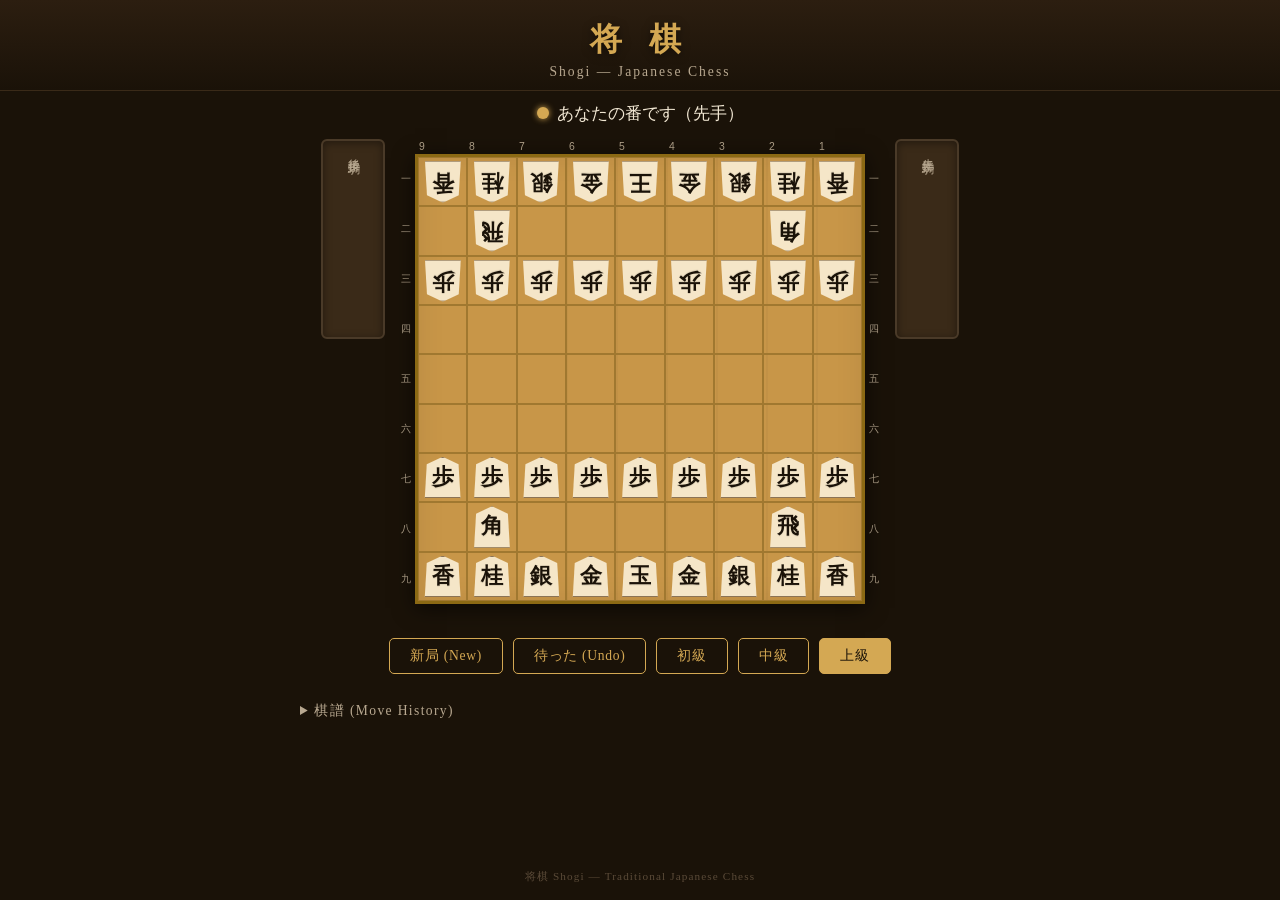
==== shogi/index.html @ 0b66d733 "feat: add Shogi (Japanese Chess) web application - Complete 9x9 board with traditional Japanese styl" ====
<!DOCTYPE html>
<html lang="ja">
<head>
<meta charset="UTF-8">
<meta name="viewport" content="width=device-width, initial-scale=1.0">
<title>将棋 - Japanese Chess (Shogi)</title>
<style>
/* ============ ROOT & RESET ============ */
*, *::before, *::after { box-sizing: border-box; margin: 0; padding: 0; }

:root {
  --board-bg: #c89648;
  --board-border: #8B6914;
  --cell-border: #a07830;
  --piece-bg: #f5e6c8;
  --piece-border: #8B7355;
  --selected: rgba(255, 220, 50, 0.55);
  --valid-move: rgba(80, 180, 80, 0.45);
  --last-move: rgba(100, 160, 255, 0.3);
  --check: rgba(255, 60, 60, 0.4);
  --bg-dark: #1a1208;
  --bg-panel: #2c1e10;
  --text-light: #f0e6d2;
  --text-muted: #b8a890;
  --accent: #d4a853;
  --hand-bg: #3a2a18;
}

body {
  font-family: 'Hiragino Mincho ProN', 'Yu Mincho', 'MS Mincho', 'Noto Serif JP', serif;
  background: var(--bg-dark);
  color: var(--text-light);
  min-height: 100vh;
  display: flex;
  flex-direction: column;
  align-items: center;
  overflow-x: hidden;
}

/* ============ HEADER ============ */
.header {
  text-align: center;
  padding: 18px 20px 10px;
  width: 100%;
  background: linear-gradient(180deg, #2c1e10 0%, var(--bg-dark) 100%);
  border-bottom: 1px solid #3a2a18;
}
.header h1 {
  font-size: 2rem;
  letter-spacing: 0.3em;
  color: var(--accent);
  text-shadow: 0 2px 8px rgba(0,0,0,0.5);
}
.header .subtitle {
  font-size: 0.85rem;
  color: var(--text-muted);
  margin-top: 2px;
  letter-spacing: 0.15em;
}

/* ============ STATUS BAR ============ */
.status-bar {
  text-align: center;
  padding: 10px 16px;
  font-size: 1.05rem;
  color: var(--text-light);
  min-height: 44px;
  display: flex;
  align-items: center;
  justify-content: center;
  gap: 8px;
}
.status-bar .turn-indicator {
  display: inline-block;
  width: 12px; height: 12px;
  border-radius: 50%;
  background: var(--accent);
  box-shadow: 0 0 6px var(--accent);
}
.status-bar.thinking .turn-indicator {
  animation: pulse 0.8s ease-in-out infinite;
}
@keyframes pulse {
  0%, 100% { opacity: 1; transform: scale(1); }
  50% { opacity: 0.4; transform: scale(0.8); }
}

/* ============ GAME CONTAINER ============ */
.game-container {
  display: flex;
  align-items: flex-start;
  justify-content: center;
  gap: 12px;
  padding: 4px 10px 20px;
  max-width: 720px;
  width: 100%;
}

/* ============ HAND (KOMADAI) ============ */
.hand {
  background: var(--hand-bg);
  border: 2px solid #4a3a28;
  border-radius: 6px;
  padding: 8px 6px;
  min-width: 64px;
  min-height: 200px;
  display: flex;
  flex-direction: column;
  align-items: center;
  gap: 4px;
  box-shadow: inset 0 2px 8px rgba(0,0,0,0.4);
}
.hand-label {
  font-size: 0.75rem;
  color: var(--text-muted);
  margin-bottom: 4px;
  letter-spacing: 0.1em;
  writing-mode: vertical-rl;
  text-orientation: upright;
}
.hand-piece {
  width: 44px;
  height: 48px;
  display: flex;
  align-items: center;
  justify-content: center;
  font-size: 1.1rem;
  cursor: pointer;
  position: relative;
  background: var(--piece-bg);
  border: 1px solid var(--piece-border);
  border-radius: 2px;
  clip-path: polygon(10% 18%, 50% 0%, 90% 18%, 95% 100%, 5% 100%);
  color: #1a1208;
  font-weight: bold;
  transition: transform 0.1s, box-shadow 0.1s;
  user-select: none;
}
.hand-piece:hover { transform: scale(1.08); }
.hand-piece.selected {
  outline: 3px solid #ffcc00;
  outline-offset: 1px;
  transform: scale(1.1);
}
.hand-piece .count {
  position: absolute;
  bottom: 2px;
  right: 4px;
  font-size: 0.6rem;
  background: #c0392b;
  color: white;
  border-radius: 50%;
  width: 15px;
  height: 15px;
  display: flex;
  align-items: center;
  justify-content: center;
  font-family: sans-serif;
  font-weight: bold;
}
.hand-piece.gote-piece {
  transform: rotate(180deg);
}
.hand-piece.gote-piece:hover {
  transform: rotate(180deg) scale(1.08);
}

/* ============ BOARD ============ */
.board-wrapper {
  position: relative;
  flex-shrink: 0;
}
.board {
  display: grid;
  grid-template-columns: repeat(9, 1fr);
  grid-template-rows: repeat(9, 1fr);
  width: min(65vw, 450px);
  height: min(65vw, 450px);
  background: var(--board-bg);
  border: 3px solid var(--board-border);
  box-shadow: 0 4px 20px rgba(0,0,0,0.6), inset 0 0 30px rgba(0,0,0,0.08);
  position: relative;
}
.board::before {
  content: '';
  position: absolute;
  inset: 0;
  background: repeating-linear-gradient(
    90deg,
    transparent 0px,
    transparent 48px,
    rgba(0,0,0,0.03) 48px,
    rgba(0,0,0,0.03) 50px
  );
  pointer-events: none;
}

/* Star points */
.board-wrapper .star-points {
  position: absolute;
  top: 3px; left: 3px;
  width: calc(100% - 6px);
  height: calc(100% - 6px);
  pointer-events: none;
  z-index: 1;
}

.cell {
  border: 1px solid var(--cell-border);
  display: flex;
  align-items: center;
  justify-content: center;
  position: relative;
  cursor: pointer;
  transition: background 0.15s;
  z-index: 2;
}
.cell:hover { background: rgba(255,255,255,0.08); }
.cell.selected { background: var(--selected); }
.cell.valid-move { background: var(--valid-move); }
.cell.valid-move::after {
  content: '';
  width: 30%;
  height: 30%;
  background: rgba(0,100,0,0.5);
  border-radius: 50%;
  position: absolute;
}
.cell.valid-capture { background: var(--valid-move); }
.cell.valid-capture::after {
  content: '';
  width: 80%;
  height: 80%;
  border: 3px solid rgba(0,100,0,0.6);
  border-radius: 50%;
  position: absolute;
  box-sizing: border-box;
}
.cell.last-move { background: var(--last-move); }
.cell.in-check { background: var(--check); }

/* ============ PIECE ON BOARD ============ */
.piece {
  width: 84%;
  height: 88%;
  display: flex;
  align-items: center;
  justify-content: center;
  font-size: clamp(0.9rem, 3vw, 1.35rem);
  font-weight: bold;
  background: var(--piece-bg);
  border: 1px solid var(--piece-border);
  clip-path: polygon(10% 18%, 50% 0%, 90% 18%, 95% 100%, 5% 100%);
  color: #1a1208;
  user-select: none;
  position: relative;
  text-shadow: 0 1px 1px rgba(0,0,0,0.1);
  z-index: 3;
  line-height: 1;
}
.piece.promoted {
  color: #b91c1c;
}
.piece.gote {
  transform: rotate(180deg);
}

/* ============ COORDINATES ============ */
.coords-top, .coords-bottom {
  display: grid;
  grid-template-columns: repeat(9, 1fr);
  width: min(65vw, 450px);
  text-align: center;
  font-size: 0.65rem;
  color: var(--text-muted);
  padding: 2px 0;
  font-family: sans-serif;
}
.coords-left, .coords-right {
  display: flex;
  flex-direction: column;
  justify-content: space-around;
  height: min(65vw, 450px);
  text-align: center;
  font-size: 0.65rem;
  color: var(--text-muted);
  padding: 0 4px;
}

/* ============ PROMOTION DIALOG ============ */
.overlay {
  display: none;
  position: fixed;
  inset: 0;
  background: rgba(0,0,0,0.6);
  z-index: 100;
  align-items: center;
  justify-content: center;
  backdrop-filter: blur(3px);
}
.overlay.active { display: flex; }
.promo-dialog {
  background: var(--bg-panel);
  border: 2px solid var(--accent);
  border-radius: 10px;
  padding: 28px 36px;
  text-align: center;
  box-shadow: 0 10px 40px rgba(0,0,0,0.7);
}
.promo-dialog h3 {
  margin-bottom: 18px;
  font-size: 1.15rem;
  color: var(--accent);
  letter-spacing: 0.15em;
}
.promo-buttons {
  display: flex;
  gap: 16px;
  justify-content: center;
}
.promo-btn {
  padding: 12px 28px;
  font-size: 1.1rem;
  border: 2px solid var(--accent);
  background: var(--bg-dark);
  color: var(--text-light);
  border-radius: 6px;
  cursor: pointer;
  font-family: inherit;
  transition: background 0.2s, transform 0.1s;
}
.promo-btn:hover {
  background: var(--accent);
  color: var(--bg-dark);
  transform: translateY(-2px);
}

/* ============ CONTROLS ============ */
.controls {
  display: flex;
  gap: 10px;
  padding: 10px 20px;
  flex-wrap: wrap;
  justify-content: center;
}
.btn {
  padding: 8px 20px;
  font-size: 0.85rem;
  border: 1px solid var(--accent);
  background: transparent;
  color: var(--accent);
  border-radius: 5px;
  cursor: pointer;
  font-family: inherit;
  letter-spacing: 0.05em;
  transition: background 0.2s, color 0.2s;
}
.btn:hover {
  background: var(--accent);
  color: var(--bg-dark);
}
.btn.active {
  background: var(--accent);
  color: var(--bg-dark);
}

/* ============ MOVE HISTORY ============ */
.history-panel {
  margin-top: 8px;
  padding: 10px 20px;
  max-width: 720px;
  width: 100%;
}
.history-panel summary {
  cursor: pointer;
  color: var(--text-muted);
  font-size: 0.85rem;
  letter-spacing: 0.1em;
}
.history-list {
  display: flex;
  flex-wrap: wrap;
  gap: 4px 10px;
  margin-top: 8px;
  font-size: 0.8rem;
  color: var(--text-muted);
  max-height: 120px;
  overflow-y: auto;
  font-family: monospace;
}
.history-item { white-space: nowrap; }
.history-item.sente { color: #e0c080; }
.history-item.gote { color: #80b0e0; }

/* ============ FOOTER ============ */
.footer {
  margin-top: auto;
  padding: 16px;
  text-align: center;
  font-size: 0.7rem;
  color: #5a4a38;
  letter-spacing: 0.1em;
}

/* ============ RESPONSIVE ============ */
@media (max-width: 540px) {
  .game-container { gap: 4px; padding: 4px; }
  .hand { min-width: 42px; padding: 4px; }
  .hand-piece { width: 34px; height: 38px; font-size: 0.85rem; }
  .header h1 { font-size: 1.4rem; }
  .hand-label { font-size: 0.65rem; }
}

/* ============ GAME OVER OVERLAY ============ */
.game-over-overlay {
  display: none;
  position: fixed;
  inset: 0;
  background: rgba(0,0,0,0.7);
  z-index: 200;
  align-items: center;
  justify-content: center;
  backdrop-filter: blur(4px);
}
.game-over-overlay.active { display: flex; }
.game-over-box {
  background: var(--bg-panel);
  border: 2px solid var(--accent);
  border-radius: 12px;
  padding: 36px 48px;
  text-align: center;
  box-shadow: 0 10px 40px rgba(0,0,0,0.7);
}
.game-over-box h2 {
  font-size: 1.8rem;
  color: var(--accent);
  margin-bottom: 8px;
  letter-spacing: 0.2em;
}
.game-over-box p {
  font-size: 1rem;
  color: var(--text-muted);
  margin-bottom: 20px;
}
</style>
</head>
<body>

<div class="header">
  <h1>将 棋</h1>
  <div class="subtitle">Shogi — Japanese Chess</div>
</div>

<div class="status-bar" id="statusBar">
  <span class="turn-indicator"></span>
  <span id="statusText">あなたの番です（先手）</span>
</div>

<div class="game-container">
  <!-- Gote Hand (AI / opponent) -->
  <div class="hand" id="goteHand">
    <span class="hand-label">後手持駒</span>
  </div>

  <!-- Board -->
  <div class="board-wrapper">
    <div class="coords-top" id="coordsTop"></div>
    <div style="display:flex;">
      <div class="coords-left" id="coordsLeft"></div>
      <div class="board" id="board"></div>
      <div class="coords-right" id="coordsRight"></div>
    </div>
    <div class="coords-bottom" id="coordsBottom"></div>
  </div>

  <!-- Sente Hand (Player) -->
  <div class="hand" id="senteHand">
    <span class="hand-label">先手持駒</span>
  </div>
</div>

<div class="controls">
  <button class="btn" onclick="newGame()">新局 (New)</button>
  <button class="btn" onclick="undoPlayerMove()">待った (Undo)</button>
  <button class="btn" id="diffBtn1" onclick="setDifficulty(1)">初級</button>
  <button class="btn" id="diffBtn2" onclick="setDifficulty(2)">中級</button>
  <button class="btn active" id="diffBtn3" onclick="setDifficulty(3)">上級</button>
</div>

<details class="history-panel">
  <summary>棋譜 (Move History)</summary>
  <div class="history-list" id="historyList"></div>
</details>

<div class="footer">
  将棋 Shogi &mdash; Traditional Japanese Chess
</div>

<!-- Promotion Dialog -->
<div class="overlay" id="promoOverlay">
  <div class="promo-dialog">
    <h3>成りますか？</h3>
    <div class="promo-buttons">
      <button class="promo-btn" onclick="resolvePromotion(true)">成る</button>
      <button class="promo-btn" onclick="resolvePromotion(false)">不成</button>
    </div>
  </div>
</div>

<!-- Game Over Overlay -->
<div class="game-over-overlay" id="gameOverOverlay">
  <div class="game-over-box">
    <h2 id="gameOverTitle"></h2>
    <p id="gameOverMsg"></p>
    <button class="btn" onclick="newGame()" style="font-size:1rem; padding: 10px 30px;">もう一局</button>
  </div>
</div>

<script>
// ================================================================
//  SHOGI - Complete Implementation
// ================================================================

// ============ CONSTANTS ============
const KING   = 'K';
const ROOK   = 'R';
const BISHOP = 'B';
const GOLD   = 'G';
const SILVER = 'S';
const KNIGHT = 'N';
const LANCE  = 'L';
const PAWN   = 'P';

const SENTE = 'sente'; // Player (bottom, moves up)
const GOTE  = 'gote';  // AI (top, moves down)

const PIECE_KANJI = {
  K: { sente: '玉', gote: '王' },
  R: { normal: '飛', promoted: '龍' },
  B: { normal: '角', promoted: '馬' },
  G: { normal: '金' },
  S: { normal: '銀', promoted: '全' },
  N: { normal: '桂', promoted: '圭' },
  L: { normal: '香', promoted: '杏' },
  P: { normal: '歩', promoted: 'と' },
};

function getKanji(type, owner, promoted) {
  if (type === KING) return PIECE_KANJI.K[owner];
  const info = PIECE_KANJI[type];
  if (promoted && info.promoted) return info.promoted;
  return info.normal;
}

// Piece values for AI evaluation
const PIECE_VALUES = {
  K: 10000, R: 10, B: 9, G: 6, S: 5, N: 4, L: 3, P: 1
};
const PROMOTED_BONUS = { R: 3, B: 3, S: 1, N: 2, L: 2, P: 4 };
const HAND_BONUS = { R: 1.2, B: 1.1, G: 0.8, S: 0.6, N: 0.3, L: 0.2, P: 0.1 };

// Movement definitions
// Step moves: [dr, dc] relative to SENTE (forward = -1 row)
// For GOTE, dr is negated
const STEP_MOVES = {
  K: [[-1,-1],[-1,0],[-1,1],[0,-1],[0,1],[1,-1],[1,0],[1,1]],
  G: [[-1,-1],[-1,0],[-1,1],[0,-1],[0,1],[1,0]],
  S: [[-1,-1],[-1,0],[-1,1],[1,-1],[1,1]],
  N: [[-2,-1],[-2,1]], // Knight jumps
  P: [[-1,0]],
};

// Slide directions for sliding pieces
const SLIDE_DIRS = {
  R: [[-1,0],[1,0],[0,-1],[0,1]],
  B: [[-1,-1],[-1,1],[1,-1],[1,1]],
  L: [[-1,0]], // Lance only slides forward
};

// Promoted pieces movement
// +R (Dragon): Rook slides + King step diagonals
// +B (Horse): Bishop slides + King step orthogonals
// +S, +N, +L, +P: All move like Gold

function canPromote(type) {
  return type !== KING && type !== GOLD;
}

function mustPromote(type, owner, toRow) {
  if (type === PAWN || type === LANCE) {
    return (owner === SENTE && toRow === 0) || (owner === GOTE && toRow === 8);
  }
  if (type === KNIGHT) {
    return (owner === SENTE && toRow <= 1) || (owner === GOTE && toRow >= 7);
  }
  return false;
}

function inPromotionZone(owner, row) {
  return (owner === SENTE && row <= 2) || (owner === GOTE && row >= 6);
}

// ============ GAME STATE ============
let board = [];        // 9x9 array, each cell: null or {type, owner, promoted}
let hands = { sente: [], gote: [] };
let currentPlayer = SENTE;
let moveHistory = [];
let moveNotations = [];
let selectedCell = null;    // {row, col} or null
let selectedHand = null;    // {type, owner} or null
let validMoves = [];        // [{row, col, promote?}]
let lastMove = null;        // {fromR, fromC, toR, toC}
let gameOver = false;
let aiDifficulty = 3;       // 1=easy, 2=medium, 3=hard
let promotionResolve = null;

// ============ INITIALIZATION ============
function initBoard() {
  board = Array.from({length: 9}, () => Array(9).fill(null));
  hands = { sente: [], gote: [] };
  currentPlayer = SENTE;
  moveHistory = [];
  moveNotations = [];
  selectedCell = null;
  selectedHand = null;
  validMoves = [];
  lastMove = null;
  gameOver = false;

  // Gote back row (row 0)
  const backRow = [LANCE, KNIGHT, SILVER, GOLD, KING, GOLD, SILVER, KNIGHT, LANCE];
  for (let c = 0; c < 9; c++) {
    board[0][c] = { type: backRow[c], owner: GOTE, promoted: false };
    board[8][c] = { type: backRow[c], owner: SENTE, promoted: false };
  }
  // Gote rook & bishop (row 1)
  board[1][1] = { type: ROOK, owner: GOTE, promoted: false };
  board[1][7] = { type: BISHOP, owner: GOTE, promoted: false };
  // Gote pawns (row 2)
  for (let c = 0; c < 9; c++) {
    board[2][c] = { type: PAWN, owner: GOTE, promoted: false };
  }
  // Sente pawns (row 6)
  for (let c = 0; c < 9; c++) {
    board[6][c] = { type: PAWN, owner: SENTE, promoted: false };
  }
  // Sente rook & bishop (row 7)
  board[7][7] = { type: ROOK, owner: SENTE, promoted: false };
  board[7][1] = { type: BISHOP, owner: SENTE, promoted: false };
}

// ============ MOVE GENERATION ============
function getMoves(row, col, forCheck) {
  const piece = board[row][col];
  if (!piece) return [];
  const { type, owner, promoted } = piece;
  const fwd = owner === SENTE ? -1 : 1;
  const moves = [];

  function addIfValid(r, c) {
    if (r < 0 || r > 8 || c < 0 || c > 8) return false;
    const target = board[r][c];
    if (target && target.owner === owner) return false;
    moves.push({ row: r, col: c });
    return !target; // can continue sliding if empty
  }

  function addSteps(stepList) {
    for (const [dr, dc] of stepList) {
      const r = row + dr * fwd * (dr < 0 ? -1 : 1 ) ;
      const c = col + dc;
      // We need correct direction handling
    }
  }

  // Get movement pattern based on piece type and promotion
  if (promoted && type !== KING && type !== GOLD) {
    if (type === ROOK) {
      // Dragon: Rook slides + diagonal steps
      for (const [dr, dc] of SLIDE_DIRS.R) {
        for (let i = 1; i <= 8; i++) {
          if (!addIfValid(row + dr * i, col + dc * i)) break;
        }
      }
      // Diagonal steps
      for (const [dr, dc] of [[-1,-1],[-1,1],[1,-1],[1,1]]) {
        addIfValid(row + dr, col + dc);
      }
    } else if (type === BISHOP) {
      // Horse: Bishop slides + orthogonal steps
      for (const [dr, dc] of SLIDE_DIRS.B) {
        for (let i = 1; i <= 8; i++) {
          if (!addIfValid(row + dr * i, col + dc * i)) break;
        }
      }
      for (const [dr, dc] of [[-1,0],[1,0],[0,-1],[0,1]]) {
        addIfValid(row + dr, col + dc);
      }
    } else {
      // Promoted S, N, L, P -> move like Gold
      const goldMoves = [[-1,-1],[-1,0],[-1,1],[0,-1],[0,1],[1,0]];
      for (const [dr, dc] of goldMoves) {
        addIfValid(row + dr * fwd, col + dc);
      }
      // Fix: Gold forward/backward logic
      // Gold: forward-left, forward, forward-right, left, right, backward
      // In terms of fwd: [fwd, -1], [fwd, 0], [fwd, 1], [0, -1], [0, 1], [-fwd, 0]
    }
  } else {
    // Non-promoted (or King/Gold)
    switch (type) {
      case KING:
        for (const [dr, dc] of STEP_MOVES.K) {
          addIfValid(row + dr, col + dc);
        }
        break;
      case GOLD:
        for (const [dr, dc] of STEP_MOVES.G) {
          addIfValid(row + dr * fwd, col + dc);
        }
        break;
      case SILVER:
        for (const [dr, dc] of STEP_MOVES.S) {
          addIfValid(row + dr * fwd, col + dc);
        }
        break;
      case KNIGHT:
        for (const [dr, dc] of STEP_MOVES.N) {
          const r = row + dr * fwd;
          const c = col + dc;
          addIfValid(r, c);
        }
        break;
      case PAWN:
        addIfValid(row + fwd, col);
        break;
      case LANCE:
        for (let i = 1; i <= 8; i++) {
          if (!addIfValid(row + fwd * i, col)) break;
        }
        break;
      case ROOK:
        for (const [dr, dc] of SLIDE_DIRS.R) {
          for (let i = 1; i <= 8; i++) {
            if (!addIfValid(row + dr * i, col + dc * i)) break;
          }
        }
        break;
      case BISHOP:
        for (const [dr, dc] of SLIDE_DIRS.B) {
          for (let i = 1; i <= 8; i++) {
            if (!addIfValid(row + dr * i, col + dc * i)) break;
          }
        }
        break;
    }
  }

  // Filter out moves that leave own king in check (unless we're checking for check)
  if (!forCheck) {
    return moves.filter(m => {
      return !wouldLeaveInCheck(owner, row, col, m.row, m.col);
    });
  }
  return moves;
}

// Fix promoted Gold-like moves properly
function getMovesFixed(row, col, forCheck) {
  const piece = board[row][col];
  if (!piece) return [];
  const { type, owner, promoted } = piece;
  const fwd = owner === SENTE ? -1 : 1;
  const moves = [];

  function tryAdd(r, c) {
    if (r < 0 || r > 8 || c < 0 || c > 8) return false;
    const target = board[r][c];
    if (target && target.owner === owner) return false;
    moves.push({ row: r, col: c });
    return !target;
  }

  function addGoldMoves() {
    // Forward-left, Forward, Forward-right, Left, Right, Backward
    tryAdd(row + fwd, col - 1);
    tryAdd(row + fwd, col);
    tryAdd(row + fwd, col + 1);
    tryAdd(row, col - 1);
    tryAdd(row, col + 1);
    tryAdd(row - fwd, col);
  }

  if (promoted && type !== KING && type !== GOLD) {
    if (type === ROOK) {
      for (const [dr, dc] of [[0,1],[0,-1],[1,0],[-1,0]]) {
        for (let i = 1; i <= 8; i++) { if (!tryAdd(row+dr*i, col+dc*i)) break; }
      }
      for (const [dr, dc] of [[-1,-1],[-1,1],[1,-1],[1,1]]) tryAdd(row+dr, col+dc);
    } else if (type === BISHOP) {
      for (const [dr, dc] of [[-1,-1],[-1,1],[1,-1],[1,1]]) {
        for (let i = 1; i <= 8; i++) { if (!tryAdd(row+dr*i, col+dc*i)) break; }
      }
      for (const [dr, dc] of [[0,1],[0,-1],[1,0],[-1,0]]) tryAdd(row+dr, col+dc);
    } else {
      addGoldMoves();
    }
  } else {
    switch (type) {
      case KING:
        for (const [dr, dc] of [[-1,-1],[-1,0],[-1,1],[0,-1],[0,1],[1,-1],[1,0],[1,1]]) {
          tryAdd(row+dr, col+dc);
        }
        break;
      case GOLD:
        addGoldMoves();
        break;
      case SILVER:
        tryAdd(row+fwd, col-1); tryAdd(row+fwd, col); tryAdd(row+fwd, col+1);
        tryAdd(row-fwd, col-1); tryAdd(row-fwd, col+1);
        break;
      case KNIGHT:
        tryAdd(row + 2*fwd, col-1); tryAdd(row + 2*fwd, col+1);
        break;
      case PAWN:
        tryAdd(row + fwd, col);
        break;
      case LANCE:
        for (let i = 1; i <= 8; i++) { if (!tryAdd(row + fwd*i, col)) break; }
        break;
      case ROOK:
        for (const [dr, dc] of [[0,1],[0,-1],[1,0],[-1,0]]) {
          for (let i = 1; i <= 8; i++) { if (!tryAdd(row+dr*i, col+dc*i)) break; }
        }
        break;
      case BISHOP:
        for (const [dr, dc] of [[-1,-1],[-1,1],[1,-1],[1,1]]) {
          for (let i = 1; i <= 8; i++) { if (!tryAdd(row+dr*i, col+dc*i)) break; }
        }
        break;
    }
  }

  if (!forCheck) {
    return moves.filter(m => !wouldLeaveInCheck(owner, row, col, m.row, m.col));
  }
  return moves;
}

// Overwrite getMoves with the fixed version
const getValidMoves = getMovesFixed;

function getDropMoves(pieceType, owner) {
  const drops = [];
  const fwd = owner === SENTE ? -1 : 1;

  for (let r = 0; r < 9; r++) {
    for (let c = 0; c < 9; c++) {
      if (board[r][c]) continue;

      // Cannot drop where piece has no legal moves
      if (pieceType === PAWN || pieceType === LANCE) {
        if ((owner === SENTE && r === 0) || (owner === GOTE && r === 8)) continue;
      }
      if (pieceType === KNIGHT) {
        if ((owner === SENTE && r <= 1) || (owner === GOTE && r >= 7)) continue;
      }

      // Nifu: no two unpromoted pawns in same column
      if (pieceType === PAWN) {
        let hasPawn = false;
        for (let rr = 0; rr < 9; rr++) {
          const p = board[rr][c];
          if (p && p.type === PAWN && p.owner === owner && !p.promoted) {
            hasPawn = true;
            break;
          }
        }
        if (hasPawn) continue;

        // Cannot drop pawn for immediate checkmate
        board[r][c] = { type: PAWN, owner, promoted: false };
        const opp = owner === SENTE ? GOTE : SENTE;
        const inCheck = isInCheck(opp);
        if (inCheck && isCheckmate(opp)) {
          board[r][c] = null;
          continue;
        }
        board[r][c] = null;
      }

      // Check that drop doesn't leave own king in check (shouldn't happen normally)
      drops.push({ row: r, col: c });
    }
  }
  return drops;
}

// ============ CHECK DETECTION ============
function findKing(player) {
  for (let r = 0; r < 9; r++) {
    for (let c = 0; c < 9; c++) {
      const p = board[r][c];
      if (p && p.type === KING && p.owner === player) return { row: r, col: c };
    }
  }
  return null;
}

function isInCheck(player) {
  const king = findKing(player);
  if (!king) return false;
  const opp = player === SENTE ? GOTE : SENTE;
  // Check if any opponent piece can reach the king
  for (let r = 0; r < 9; r++) {
    for (let c = 0; c < 9; c++) {
      const p = board[r][c];
      if (p && p.owner === opp) {
        const moves = getValidMoves(r, c, true);
        if (moves.some(m => m.row === king.row && m.col === king.col)) return true;
      }
    }
  }
  return false;
}

function wouldLeaveInCheck(player, fromR, fromC, toR, toC) {
  // Simulate move
  const captured = board[toR][toC];
  const piece = board[fromR][fromC];
  board[toR][toC] = piece;
  board[fromR][fromC] = null;
  const inCheck = isInCheck(player);
  board[fromR][fromC] = piece;
  board[toR][toC] = captured;
  return inCheck;
}

function isCheckmate(player) {
  // Player is in checkmate if in check and has no legal moves
  if (!isInCheck(player)) return false;

  // Check all board moves
  for (let r = 0; r < 9; r++) {
    for (let c = 0; c < 9; c++) {
      const p = board[r][c];
      if (p && p.owner === player) {
        if (getValidMoves(r, c, false).length > 0) return false;
      }
    }
  }

  // Check all drops
  const hand = hands[player];
  const uniqueTypes = [...new Set(hand)];
  for (const t of uniqueTypes) {
    if (getDropMoves(t, player).length > 0) return false;
  }

  return true;
}

function hasNoLegalMoves(player) {
  for (let r = 0; r < 9; r++) {
    for (let c = 0; c < 9; c++) {
      const p = board[r][c];
      if (p && p.owner === player) {
        if (getValidMoves(r, c, false).length > 0) return false;
      }
    }
  }
  const hand = hands[player];
  const uniqueTypes = [...new Set(hand)];
  for (const t of uniqueTypes) {
    if (getDropMoves(t, player).length > 0) return false;
  }
  return true;
}

// ============ MAKE / UNDO MOVE ============
function makeMove(move) {
  if (move.type === 'move') {
    const piece = board[move.fromR][move.fromC];
    move._captured = board[move.toR][move.toC];
    move._wasPromoted = piece.promoted;

    if (move._captured) {
      // Add captured piece to hand (unpromoted base type)
      hands[piece.owner].push(move._captured.type);
    }

    board[move.toR][move.toC] = { type: piece.type, owner: piece.owner, promoted: move.promote ? true : piece.promoted };
    board[move.fromR][move.fromC] = null;
  } else if (move.type === 'drop') {
    board[move.toR][move.toC] = { type: move.pieceType, owner: move.owner, promoted: false };
    const idx = hands[move.owner].indexOf(move.pieceType);
    if (idx >= 0) hands[move.owner].splice(idx, 1);
    move._handRemoved = true;
  }

  currentPlayer = currentPlayer === SENTE ? GOTE : SENTE;
  moveHistory.push(move);
}

function undoMove() {
  const move = moveHistory.pop();
  if (!move) return;
  currentPlayer = currentPlayer === SENTE ? GOTE : SENTE;

  if (move.type === 'move') {
    const piece = board[move.toR][move.toC];
    board[move.fromR][move.fromC] = { type: piece.type, owner: piece.owner, promoted: move._wasPromoted };
    board[move.toR][move.toC] = move._captured || null;

    if (move._captured) {
      // Remove from hand
      const idx = hands[piece.owner].indexOf(move._captured.type);
      if (idx >= 0) hands[piece.owner].splice(idx, 1);
    }
  } else if (move.type === 'drop') {
    hands[move.owner].push(move.pieceType);
    board[move.toR][move.toC] = null;
  }
}

// ============ AI ============
function evaluateBoard() {
  let score = 0;
  for (let r = 0; r < 9; r++) {
    for (let c = 0; c < 9; c++) {
      const p = board[r][c];
      if (!p) continue;
      let val = PIECE_VALUES[p.type];
      if (p.promoted && PROMOTED_BONUS[p.type]) val += PROMOTED_BONUS[p.type];

      // Positional bonus: pieces closer to center and advanced are better
      const centerDist = Math.abs(c - 4) + Math.abs(r - 4);
      val += (8 - centerDist) * 0.05;

      // Advancement bonus
      if (p.owner === SENTE) {
        val += (8 - r) * 0.02;
      } else {
        val += r * 0.02;
      }

      score += p.owner === GOTE ? val : -val;
    }
  }

  // Hand pieces
  for (const t of hands[GOTE]) {
    score += PIECE_VALUES[t] * (HAND_BONUS[t] ? (1 + HAND_BONUS[t]) : 1);
  }
  for (const t of hands[SENTE]) {
    score -= PIECE_VALUES[t] * (HAND_BONUS[t] ? (1 + HAND_BONUS[t]) : 1);
  }

  return score;
}

function generateAllMoves(player) {
  const moves = [];

  for (let r = 0; r < 9; r++) {
    for (let c = 0; c < 9; c++) {
      const p = board[r][c];
      if (!p || p.owner !== player) continue;
      const targets = getValidMoves(r, c, false);
      for (const t of targets) {
        const fromInZone = inPromotionZone(player, r);
        const toInZone = inPromotionZone(player, t.row);
        const canProm = canPromote(p.type) && !p.promoted && (fromInZone || toInZone);
        const mustProm = mustPromote(p.type, player, t.row);

        if (mustProm) {
          moves.push({ type: 'move', fromR: r, fromC: c, toR: t.row, toC: t.col, promote: true });
        } else if (canProm) {
          moves.push({ type: 'move', fromR: r, fromC: c, toR: t.row, toC: t.col, promote: true });
          moves.push({ type: 'move', fromR: r, fromC: c, toR: t.row, toC: t.col, promote: false });
        } else {
          moves.push({ type: 'move', fromR: r, fromC: c, toR: t.row, toC: t.col, promote: false });
        }
      }
    }
  }

  // Drops
  const uniqueTypes = [...new Set(hands[player])];
  for (const t of uniqueTypes) {
    const dropSquares = getDropMoves(t, player);
    for (const sq of dropSquares) {
      moves.push({ type: 'drop', pieceType: t, owner: player, toR: sq.row, toC: sq.col });
    }
  }

  return moves;
}

function minimax(depth, alpha, beta, maximizing) {
  if (depth === 0) return evaluateBoard();

  const player = maximizing ? GOTE : SENTE;
  const moves = generateAllMoves(player);

  if (moves.length === 0) {
    if (isInCheck(player)) {
      return maximizing ? -99999 + (aiDifficulty * 3 - depth) : 99999 - (aiDifficulty * 3 - depth);
    }
    return 0; // stalemate
  }

  if (maximizing) {
    let maxEval = -Infinity;
    for (const move of moves) {
      makeMove(move);
      const eval_ = minimax(depth - 1, alpha, beta, false);
      undoMove();
      maxEval = Math.max(maxEval, eval_);
      alpha = Math.max(alpha, eval_);
      if (beta <= alpha) break;
    }
    return maxEval;
  } else {
    let minEval = Infinity;
    for (const move of moves) {
      makeMove(move);
      const eval_ = minimax(depth - 1, alpha, beta, true);
      undoMove();
      minEval = Math.min(minEval, eval_);
      beta = Math.min(beta, eval_);
      if (beta <= alpha) break;
    }
    return minEval;
  }
}

function getAIMove() {
  const moves = generateAllMoves(GOTE);
  if (moves.length === 0) return null;

  const depth = aiDifficulty; // 1, 2, or 3

  // Easy: add randomness
  if (aiDifficulty === 1) {
    // 50% chance of random move
    if (Math.random() < 0.4) {
      return moves[Math.floor(Math.random() * moves.length)];
    }
  }

  let bestMove = moves[0];
  let bestScore = -Infinity;

  // Shuffle for variety
  for (let i = moves.length - 1; i > 0; i--) {
    const j = Math.floor(Math.random() * (i + 1));
    [moves[i], moves[j]] = [moves[j], moves[i]];
  }

  // Order moves heuristically: captures first, then promotions
  moves.sort((a, b) => {
    let sa = 0, sb = 0;
    if (a.type === 'move' && board[a.toR][a.toC]) sa += PIECE_VALUES[board[a.toR][a.toC].type] * 10;
    if (b.type === 'move' && board[b.toR][b.toC]) sb += PIECE_VALUES[board[b.toR][b.toC].type] * 10;
    if (a.promote) sa += 5;
    if (b.promote) sb += 5;
    return sb - sa;
  });

  for (const move of moves) {
    makeMove(move);
    const score = minimax(depth - 1, -Infinity, Infinity, false);
    undoMove();
    if (score > bestScore) {
      bestScore = score;
      bestMove = move;
    }
  }

  return bestMove;
}

// ============ MOVE NOTATION ============
function formatMove(move, player) {
  const files = ['9','8','7','6','5','4','3','2','1'];
  const ranks = ['一','二','三','四','五','六','七','八','九'];
  const prefix = player === SENTE ? '☗' : '☖';

  if (move.type === 'drop') {
    const kanji = getKanji(move.pieceType, player, false);
    return `${prefix}${files[move.toC]}${ranks[move.toR]}${kanji}打`;
  } else {
    const piece = board[move.toR][move.toC] || board[move.fromR][move.fromC];
    const kanji = getKanji(piece.type, player, false);
    let s = `${prefix}${files[move.toC]}${ranks[move.toR]}${kanji}`;
    if (move.promote) s += '成';
    return s;
  }
}

// ============ UI RENDERING ============
const boardEl = document.getElementById('board');
const senteHandEl = document.getElementById('senteHand');
const goteHandEl = document.getElementById('goteHand');
const statusText = document.getElementById('statusText');
const statusBar = document.getElementById('statusBar');
const historyList = document.getElementById('historyList');
const promoOverlay = document.getElementById('promoOverlay');
const gameOverOverlay = document.getElementById('gameOverOverlay');

function render() {
  renderBoard();
  renderHands();
  renderStatus();
}

function renderBoard() {
  boardEl.innerHTML = '';
  const kingPos = findKing(currentPlayer);
  const inCheck = isInCheck(currentPlayer);

  for (let r = 0; r < 9; r++) {
    for (let c = 0; c < 9; c++) {
      const cell = document.createElement('div');
      cell.className = 'cell';
      cell.dataset.row = r;
      cell.dataset.col = c;

      // Highlight last move
      if (lastMove) {
        if ((r === lastMove.toR && c === lastMove.toC) ||
            (lastMove.fromR !== undefined && r === lastMove.fromR && c === lastMove.fromC)) {
          cell.classList.add('last-move');
        }
      }

      // Highlight check
      if (inCheck && kingPos && r === kingPos.row && c === kingPos.col) {
        cell.classList.add('in-check');
      }

      // Highlight selected
      if (selectedCell && r === selectedCell.row && c === selectedCell.col) {
        cell.classList.add('selected');
      }

      // Highlight valid moves
      const vm = validMoves.find(m => m.row === r && m.col === c);
      if (vm) {
        if (board[r][c]) {
          cell.classList.add('valid-capture');
        } else {
          cell.classList.add('valid-move');
        }
      }

      // Piece
      const p = board[r][c];
      if (p) {
        const pieceEl = document.createElement('div');
        pieceEl.className = 'piece';
        if (p.owner === GOTE) pieceEl.classList.add('gote');
        if (p.promoted) pieceEl.classList.add('promoted');
        pieceEl.textContent = getKanji(p.type, p.owner, p.promoted);
        cell.appendChild(pieceEl);
      }

      cell.addEventListener('click', () => handleCellClick(r, c));
      boardEl.appendChild(cell);
    }
  }
}

function renderHands() {
  // Sente hand
  renderHand(senteHandEl, SENTE);
  // Gote hand
  renderHand(goteHandEl, GOTE);
}

function renderHand(container, owner) {
  // Keep the label
  const label = container.querySelector('.hand-label');
  container.innerHTML = '';
  container.appendChild(label);

  const hand = hands[owner];
  const counts = {};
  for (const t of hand) {
    counts[t] = (counts[t] || 0) + 1;
  }

  // Order: Rook, Bishop, Gold, Silver, Knight, Lance, Pawn
  const order = [ROOK, BISHOP, GOLD, SILVER, KNIGHT, LANCE, PAWN];
  for (const t of order) {
    if (!counts[t]) continue;
    const el = document.createElement('div');
    el.className = 'hand-piece';
    if (owner === GOTE) el.classList.add('gote-piece');
    if (selectedHand && selectedHand.type === t && selectedHand.owner === owner) {
      el.classList.add('selected');
    }
    el.textContent = getKanji(t, owner, false);
    if (counts[t] > 1) {
      const countEl = document.createElement('span');
      countEl.className = 'count';
      countEl.textContent = counts[t];
      el.appendChild(countEl);
    }
    el.addEventListener('click', (e) => {
      e.stopPropagation();
      handleHandClick(t, owner);
    });
    container.appendChild(el);
  }
}

function renderStatus() {
  if (gameOver) return;
  if (currentPlayer === SENTE) {
    statusText.textContent = 'あなたの番です（先手）';
    statusBar.classList.remove('thinking');
  } else {
    statusText.textContent = 'AI思考中...（後手）';
    statusBar.classList.add('thinking');
  }
}

function renderHistory() {
  historyList.innerHTML = '';
  for (let i = 0; i < moveNotations.length; i++) {
    const el = document.createElement('span');
    el.className = 'history-item ' + (i % 2 === 0 ? 'sente' : 'gote');
    el.textContent = `${i + 1}. ${moveNotations[i]}`;
    historyList.appendChild(el);
  }
  historyList.scrollTop = historyList.scrollHeight;
}

// ============ UI EVENT HANDLERS ============
function handleCellClick(row, col) {
  if (gameOver || currentPlayer !== SENTE) return;

  // If we have a hand piece selected, try to drop
  if (selectedHand) {
    const vm = validMoves.find(m => m.row === row && m.col === col);
    if (vm) {
      const move = { type: 'drop', pieceType: selectedHand.type, owner: SENTE, toR: row, toC: col };
      const notation = formatMove(move, SENTE);
      makeMove(move);
      lastMove = { toR: row, toC: col };
      moveNotations.push(notation);
      selectedHand = null;
      validMoves = [];
      render();
      renderHistory();
      checkGameEnd();
      if (!gameOver) setTimeout(aiTurn, 300);
      return;
    }
    // Deselect
    selectedHand = null;
    validMoves = [];
  }

  const piece = board[row][col];

  // If we have a selected board piece
  if (selectedCell) {
    const vm = validMoves.find(m => m.row === row && m.col === col);
    if (vm) {
      // Execute move
      executeBoardMove(selectedCell.row, selectedCell.col, row, col);
      return;
    }
    // Clicking on own piece -> select it instead
    if (piece && piece.owner === SENTE) {
      selectedCell = { row, col };
      selectedHand = null;
      validMoves = getValidMoves(row, col, false);
      render();
      return;
    }
    // Deselect
    selectedCell = null;
    validMoves = [];
    render();
    return;
  }

  // Select a piece
  if (piece && piece.owner === SENTE) {
    selectedCell = { row, col };
    selectedHand = null;
    validMoves = getValidMoves(row, col, false);
    render();
  }
}

async function executeBoardMove(fromR, fromC, toR, toC) {
  const piece = board[fromR][fromC];
  const fromInZone = inPromotionZone(SENTE, fromR);
  const toInZone = inPromotionZone(SENTE, toR);
  const canProm = canPromote(piece.type) && !piece.promoted && (fromInZone || toInZone);
  const mustProm = mustPromote(piece.type, SENTE, toR);

  let promote = false;
  if (mustProm) {
    promote = true;
  } else if (canProm) {
    promote = await askPromotion(piece.type);
  }

  const move = { type: 'move', fromR, fromC, toR, toC, promote };
  const notation = formatMove(move, SENTE);
  makeMove(move);
  lastMove = { fromR, fromC, toR, toC };
  moveNotations.push(notation);
  selectedCell = null;
  validMoves = [];
  render();
  renderHistory();
  checkGameEnd();
  if (!gameOver) setTimeout(aiTurn, 300);
}

function handleHandClick(type, owner) {
  if (gameOver || currentPlayer !== SENTE || owner !== SENTE) return;

  if (selectedHand && selectedHand.type === type && selectedHand.owner === owner) {
    selectedHand = null;
    validMoves = [];
    render();
    return;
  }

  selectedCell = null;
  selectedHand = { type, owner };
  validMoves = getDropMoves(type, SENTE);
  render();
}

function askPromotion(pieceType) {
  return new Promise(resolve => {
    promoOverlay.classList.add('active');
    promotionResolve = resolve;
  });
}

function resolvePromotion(choice) {
  promoOverlay.classList.remove('active');
  if (promotionResolve) {
    promotionResolve(choice);
    promotionResolve = null;
  }
}

// ============ AI TURN ============
function aiTurn() {
  if (gameOver || currentPlayer !== GOTE) return;
  render();

  setTimeout(() => {
    const move = getAIMove();
    if (!move) {
      // AI has no moves
      showGameOver('あなたの勝ち！', 'AIは指す手がありません。');
      return;
    }

    const notation = formatMove(move, GOTE);
    makeMove(move);

    if (move.type === 'move') {
      lastMove = { fromR: move.fromR, fromC: move.fromC, toR: move.toR, toC: move.toC };
    } else {
      lastMove = { toR: move.toR, toC: move.toC };
    }

    moveNotations.push(notation);
    render();
    renderHistory();
    checkGameEnd();
  }, 100);
}

// ============ GAME END ============
function checkGameEnd() {
  if (isCheckmate(SENTE)) {
    showGameOver('負けました', 'AIの勝利です。王手詰み！');
    gameOver = true;
    return;
  }
  if (isCheckmate(GOTE)) {
    showGameOver('勝ちました！', 'おめでとうございます！王手詰み！');
    gameOver = true;
    return;
  }
  if (hasNoLegalMoves(currentPlayer)) {
    if (currentPlayer === SENTE) {
      showGameOver('負けました', '指す手がありません。');
    } else {
      showGameOver('勝ちました！', 'AIは指す手がありません。');
    }
    gameOver = true;
  }
}

function showGameOver(title, msg) {
  gameOver = true;
  document.getElementById('gameOverTitle').textContent = title;
  document.getElementById('gameOverMsg').textContent = msg;
  gameOverOverlay.classList.add('active');
}

// ============ CONTROLS ============
function newGame() {
  gameOverOverlay.classList.remove('active');
  promoOverlay.classList.remove('active');
  initBoard();
  render();
  renderHistory();
}

function undoPlayerMove() {
  if (gameOver) return;
  if (moveHistory.length < 2) return;
  // Undo AI move and player move
  undoMove();
  moveNotations.pop();
  undoMove();
  moveNotations.pop();
  selectedCell = null;
  selectedHand = null;
  validMoves = [];
  lastMove = moveHistory.length > 0 ? moveHistory[moveHistory.length - 1] : null;
  render();
  renderHistory();
}

function setDifficulty(level) {
  aiDifficulty = level;
  document.querySelectorAll('.controls .btn').forEach(b => b.classList.remove('active'));
  document.getElementById('diffBtn' + level).classList.add('active');
}

// ============ COORDINATES ============
function renderCoordinates() {
  const files = ['9','8','7','6','5','4','3','2','1'];
  const ranks = ['一','二','三','四','五','六','七','八','九'];

  const top = document.getElementById('coordsTop');
  const left = document.getElementById('coordsLeft');
  const right = document.getElementById('coordsRight');

  top.innerHTML = files.map(f => `<span>${f}</span>`).join('');
  left.innerHTML = ranks.map(r => `<span>${r}</span>`).join('');
  right.innerHTML = ranks.map(r => `<span>${r}</span>`).join('');
}

// ============ START ============
renderCoordinates();
initBoard();
render();
</script>
</body>
</html>
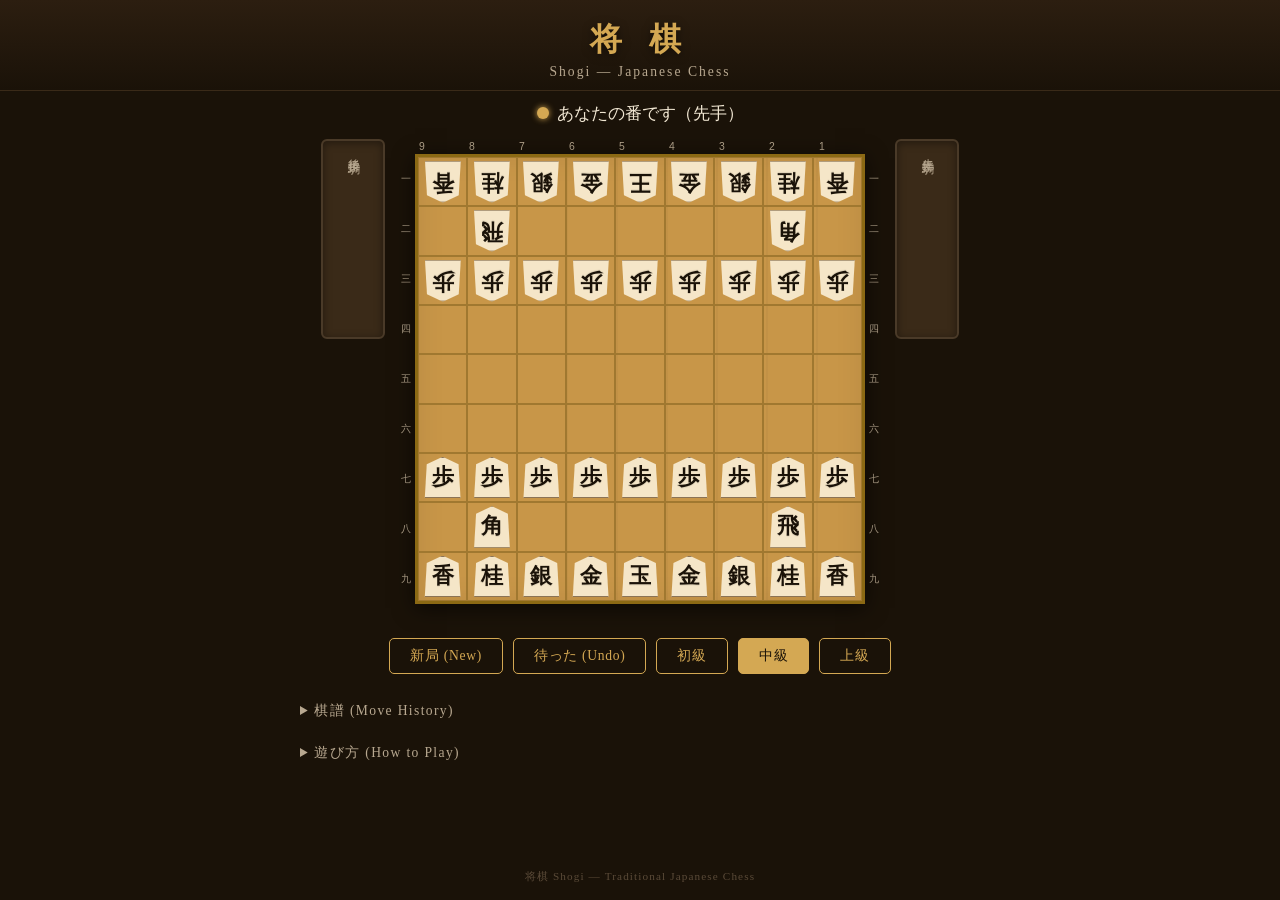
==== commit 803765de: "fix: clean up dead code, fix move notation bug, improve AI performance - Remove unused getMoves func" ====
--- a/shogi/index.html
+++ b/shogi/index.html
@@ -483,13 +483,28 @@
   <button class="btn" onclick="newGame()">新局 (New)</button>
   <button class="btn" onclick="undoPlayerMove()">待った (Undo)</button>
   <button class="btn" id="diffBtn1" onclick="setDifficulty(1)">初級</button>
-  <button class="btn" id="diffBtn2" onclick="setDifficulty(2)">中級</button>
-  <button class="btn active" id="diffBtn3" onclick="setDifficulty(3)">上級</button>
+  <button class="btn active" id="diffBtn2" onclick="setDifficulty(2)">中級</button>
+  <button class="btn" id="diffBtn3" onclick="setDifficulty(3)">上級</button>
 </div>
 
 <details class="history-panel">
   <summary>棋譜 (Move History)</summary>
   <div class="history-list" id="historyList"></div>
+</details>
+
+<details class="history-panel" style="margin-top: 4px;">
+  <summary>遊び方 (How to Play)</summary>
+  <div style="font-size: 0.8rem; color: var(--text-muted); line-height: 1.7; margin-top: 8px; max-width: 600px;">
+    <p><strong>基本ルール：</strong>9×9の盤で対局します。相手の王（玉）を詰ませれば勝ちです。</p>
+    <p><strong>操作方法：</strong>駒をクリックして選択→移動先をクリック。持ち駒は右の持駒欄をクリックして空きマスに打てます。</p>
+    <p><strong>成り：</strong>敵陣（相手側3段）に入る/出る/動く時、駒を成ることができます。</p>
+    <p style="margin-top: 6px;">
+      <strong>駒の種類：</strong><br>
+      玉/王(King) ・ 飛→龍(Rook) ・ 角→馬(Bishop) ・ 金(Gold)<br>
+      銀→全(Silver) ・ 桂→圭(Knight) ・ 香→杏(Lance) ・ 歩→と(Pawn)
+    </p>
+    <p><strong>持ち駒：</strong>取った駒は持ち駒になり、自分の番に好きな空きマスに打てます。</p>
+  </div>
 </details>
 
 <div class="footer">
@@ -611,7 +626,7 @@
 let validMoves = [];        // [{row, col, promote?}]
 let lastMove = null;        // {fromR, fromC, toR, toC}
 let gameOver = false;
-let aiDifficulty = 3;       // 1=easy, 2=medium, 3=hard
+let aiDifficulty = 2;       // 1=easy, 2=medium, 3=hard
 let promotionResolve = null;
 
 // ============ INITIALIZATION ============
@@ -650,122 +665,6 @@
 }
 
 // ============ MOVE GENERATION ============
-function getMoves(row, col, forCheck) {
-  const piece = board[row][col];
-  if (!piece) return [];
-  const { type, owner, promoted } = piece;
-  const fwd = owner === SENTE ? -1 : 1;
-  const moves = [];
-
-  function addIfValid(r, c) {
-    if (r < 0 || r > 8 || c < 0 || c > 8) return false;
-    const target = board[r][c];
-    if (target && target.owner === owner) return false;
-    moves.push({ row: r, col: c });
-    return !target; // can continue sliding if empty
-  }
-
-  function addSteps(stepList) {
-    for (const [dr, dc] of stepList) {
-      const r = row + dr * fwd * (dr < 0 ? -1 : 1 ) ;
-      const c = col + dc;
-      // We need correct direction handling
-    }
-  }
-
-  // Get movement pattern based on piece type and promotion
-  if (promoted && type !== KING && type !== GOLD) {
-    if (type === ROOK) {
-      // Dragon: Rook slides + diagonal steps
-      for (const [dr, dc] of SLIDE_DIRS.R) {
-        for (let i = 1; i <= 8; i++) {
-          if (!addIfValid(row + dr * i, col + dc * i)) break;
-        }
-      }
-      // Diagonal steps
-      for (const [dr, dc] of [[-1,-1],[-1,1],[1,-1],[1,1]]) {
-        addIfValid(row + dr, col + dc);
-      }
-    } else if (type === BISHOP) {
-      // Horse: Bishop slides + orthogonal steps
-      for (const [dr, dc] of SLIDE_DIRS.B) {
-        for (let i = 1; i <= 8; i++) {
-          if (!addIfValid(row + dr * i, col + dc * i)) break;
-        }
-      }
-      for (const [dr, dc] of [[-1,0],[1,0],[0,-1],[0,1]]) {
-        addIfValid(row + dr, col + dc);
-      }
-    } else {
-      // Promoted S, N, L, P -> move like Gold
-      const goldMoves = [[-1,-1],[-1,0],[-1,1],[0,-1],[0,1],[1,0]];
-      for (const [dr, dc] of goldMoves) {
-        addIfValid(row + dr * fwd, col + dc);
-      }
-      // Fix: Gold forward/backward logic
-      // Gold: forward-left, forward, forward-right, left, right, backward
-      // In terms of fwd: [fwd, -1], [fwd, 0], [fwd, 1], [0, -1], [0, 1], [-fwd, 0]
-    }
-  } else {
-    // Non-promoted (or King/Gold)
-    switch (type) {
-      case KING:
-        for (const [dr, dc] of STEP_MOVES.K) {
-          addIfValid(row + dr, col + dc);
-        }
-        break;
-      case GOLD:
-        for (const [dr, dc] of STEP_MOVES.G) {
-          addIfValid(row + dr * fwd, col + dc);
-        }
-        break;
-      case SILVER:
-        for (const [dr, dc] of STEP_MOVES.S) {
-          addIfValid(row + dr * fwd, col + dc);
-        }
-        break;
-      case KNIGHT:
-        for (const [dr, dc] of STEP_MOVES.N) {
-          const r = row + dr * fwd;
-          const c = col + dc;
-          addIfValid(r, c);
-        }
-        break;
-      case PAWN:
-        addIfValid(row + fwd, col);
-        break;
-      case LANCE:
-        for (let i = 1; i <= 8; i++) {
-          if (!addIfValid(row + fwd * i, col)) break;
-        }
-        break;
-      case ROOK:
-        for (const [dr, dc] of SLIDE_DIRS.R) {
-          for (let i = 1; i <= 8; i++) {
-            if (!addIfValid(row + dr * i, col + dc * i)) break;
-          }
-        }
-        break;
-      case BISHOP:
-        for (const [dr, dc] of SLIDE_DIRS.B) {
-          for (let i = 1; i <= 8; i++) {
-            if (!addIfValid(row + dr * i, col + dc * i)) break;
-          }
-        }
-        break;
-    }
-  }
-
-  // Filter out moves that leave own king in check (unless we're checking for check)
-  if (!forCheck) {
-    return moves.filter(m => {
-      return !wouldLeaveInCheck(owner, row, col, m.row, m.col);
-    });
-  }
-  return moves;
-}
-
-// Fix promoted Gold-like moves properly
 function getMovesFixed(row, col, forCheck) {
   const piece = board[row][col];
   if (!piece) return [];
@@ -1026,35 +925,50 @@
 // ============ AI ============
 function evaluateBoard() {
   let score = 0;
+  let senteKingR = 4, senteKingC = 4, goteKingR = 4, goteKingC = 4;
+
   for (let r = 0; r < 9; r++) {
     for (let c = 0; c < 9; c++) {
       const p = board[r][c];
       if (!p) continue;
+
+      if (p.type === KING) {
+        if (p.owner === SENTE) { senteKingR = r; senteKingC = c; }
+        else { goteKingR = r; goteKingC = c; }
+      }
+
       let val = PIECE_VALUES[p.type];
       if (p.promoted && PROMOTED_BONUS[p.type]) val += PROMOTED_BONUS[p.type];
 
-      // Positional bonus: pieces closer to center and advanced are better
+      // Positional bonus: center control
       const centerDist = Math.abs(c - 4) + Math.abs(r - 4);
-      val += (8 - centerDist) * 0.05;
-
-      // Advancement bonus
-      if (p.owner === SENTE) {
-        val += (8 - r) * 0.02;
-      } else {
-        val += r * 0.02;
+      val += (8 - centerDist) * 0.03;
+
+      // Advancement bonus for non-king pieces
+      if (p.type !== KING) {
+        if (p.owner === SENTE) {
+          val += (8 - r) * 0.02;
+        } else {
+          val += r * 0.02;
+        }
       }
 
       score += p.owner === GOTE ? val : -val;
     }
   }
 
-  // Hand pieces
+  // Hand pieces (pieces in hand are very valuable - flexible deployment)
   for (const t of hands[GOTE]) {
-    score += PIECE_VALUES[t] * (HAND_BONUS[t] ? (1 + HAND_BONUS[t]) : 1);
+    score += PIECE_VALUES[t] * 1.1;
   }
   for (const t of hands[SENTE]) {
-    score -= PIECE_VALUES[t] * (HAND_BONUS[t] ? (1 + HAND_BONUS[t]) : 1);
-  }
+    score -= PIECE_VALUES[t] * 1.1;
+  }
+
+  // King safety: penalize exposed kings
+  // Sente king should be near bottom, gote king near top
+  score -= (8 - senteKingR) * 0.1; // Sente king closer to row 8 = safer
+  score += goteKingR * 0.1;        // Gote king closer to row 0 = safer
 
   return score;
 }
@@ -1097,18 +1011,32 @@
   return moves;
 }
 
+let aiNodeCount = 0;
+const AI_NODE_LIMIT = 80000;
+
 function minimax(depth, alpha, beta, maximizing) {
-  if (depth === 0) return evaluateBoard();
+  aiNodeCount++;
+  if (depth === 0 || aiNodeCount > AI_NODE_LIMIT) return evaluateBoard();
 
   const player = maximizing ? GOTE : SENTE;
   const moves = generateAllMoves(player);
 
   if (moves.length === 0) {
     if (isInCheck(player)) {
-      return maximizing ? -99999 + (aiDifficulty * 3 - depth) : 99999 - (aiDifficulty * 3 - depth);
+      return maximizing ? -99999 + (10 - depth) : 99999 - (10 - depth);
     }
     return 0; // stalemate
   }
+
+  // Move ordering: captures and promotions first for better pruning
+  moves.sort((a, b) => {
+    let sa = 0, sb = 0;
+    if (a.type === 'move' && board[a.toR][a.toC]) sa += PIECE_VALUES[board[a.toR][a.toC].type] * 10;
+    if (b.type === 'move' && board[b.toR][b.toC]) sb += PIECE_VALUES[board[b.toR][b.toC].type] * 10;
+    if (a.promote) sa += 5;
+    if (b.promote) sb += 5;
+    return sb - sa;
+  });
 
   if (maximizing) {
     let maxEval = -Infinity;
@@ -1139,26 +1067,26 @@
   const moves = generateAllMoves(GOTE);
   if (moves.length === 0) return null;
 
-  const depth = aiDifficulty; // 1, 2, or 3
-
-  // Easy: add randomness
-  if (aiDifficulty === 1) {
-    // 50% chance of random move
-    if (Math.random() < 0.4) {
-      return moves[Math.floor(Math.random() * moves.length)];
-    }
+  // Depth settings: Easy=1, Medium=2, Hard=3 (with node limit safety)
+  const depthMap = { 1: 1, 2: 2, 3: 3 };
+  const depth = depthMap[aiDifficulty];
+
+  // Easy: 40% chance of random move
+  if (aiDifficulty === 1 && Math.random() < 0.4) {
+    return moves[Math.floor(Math.random() * moves.length)];
   }
 
   let bestMove = moves[0];
   let bestScore = -Infinity;
-
-  // Shuffle for variety
+  aiNodeCount = 0;
+
+  // Shuffle for variety when scores are equal
   for (let i = moves.length - 1; i > 0; i--) {
     const j = Math.floor(Math.random() * (i + 1));
     [moves[i], moves[j]] = [moves[j], moves[i]];
   }
 
-  // Order moves heuristically: captures first, then promotions
+  // Move ordering: captures and promotions first
   moves.sort((a, b) => {
     let sa = 0, sb = 0;
     if (a.type === 'move' && board[a.toR][a.toC]) sa += PIECE_VALUES[board[a.toR][a.toC].type] * 10;
@@ -1191,7 +1119,7 @@
     const kanji = getKanji(move.pieceType, player, false);
     return `${prefix}${files[move.toC]}${ranks[move.toR]}${kanji}打`;
   } else {
-    const piece = board[move.toR][move.toC] || board[move.fromR][move.fromC];
+    const piece = board[move.fromR][move.fromC];
     const kanji = getKanji(piece.type, player, false);
     let s = `${prefix}${files[move.toC]}${ranks[move.toR]}${kanji}`;
     if (move.promote) s += '成';
@@ -1349,6 +1277,7 @@
       const move = { type: 'drop', pieceType: selectedHand.type, owner: SENTE, toR: row, toC: col };
       const notation = formatMove(move, SENTE);
       makeMove(move);
+      playMoveSound(false);
       lastMove = { toR: row, toC: col };
       moveNotations.push(notation);
       selectedHand = null;
@@ -1412,9 +1341,11 @@
     promote = await askPromotion(piece.type);
   }
 
+  const isCapture = !!board[toR][toC];
   const move = { type: 'move', fromR, fromC, toR, toC, promote };
   const notation = formatMove(move, SENTE);
   makeMove(move);
+  playMoveSound(isCapture);
   lastMove = { fromR, fromC, toR, toC };
   moveNotations.push(notation);
   selectedCell = null;
@@ -1469,8 +1400,10 @@
       return;
     }
 
+    const isCapture = move.type === 'move' && !!board[move.toR][move.toC];
     const notation = formatMove(move, GOTE);
     makeMove(move);
+    playMoveSound(isCapture);
 
     if (move.type === 'move') {
       lastMove = { fromR: move.fromR, fromC: move.fromC, toR: move.toR, toC: move.toC };
@@ -1559,6 +1492,35 @@
   right.innerHTML = ranks.map(r => `<span>${r}</span>`).join('');
 }
 
+// ============ SOUND ============
+const AudioCtx = window.AudioContext || window.webkitAudioContext;
+let audioCtx = null;
+
+function playMoveSound(isCapture) {
+  try {
+    if (!audioCtx) audioCtx = new AudioCtx();
+    const osc = audioCtx.createOscillator();
+    const gain = audioCtx.createGain();
+    osc.connect(gain);
+    gain.connect(audioCtx.destination);
+    if (isCapture) {
+      osc.frequency.value = 220;
+      osc.type = 'triangle';
+      gain.gain.setValueAtTime(0.15, audioCtx.currentTime);
+      gain.gain.exponentialRampToValueAtTime(0.001, audioCtx.currentTime + 0.15);
+      osc.start(audioCtx.currentTime);
+      osc.stop(audioCtx.currentTime + 0.15);
+    } else {
+      osc.frequency.value = 400;
+      osc.type = 'sine';
+      gain.gain.setValueAtTime(0.08, audioCtx.currentTime);
+      gain.gain.exponentialRampToValueAtTime(0.001, audioCtx.currentTime + 0.08);
+      osc.start(audioCtx.currentTime);
+      osc.stop(audioCtx.currentTime + 0.08);
+    }
+  } catch(e) { /* audio not available */ }
+}
+
 // ============ START ============
 renderCoordinates();
 initBoard();
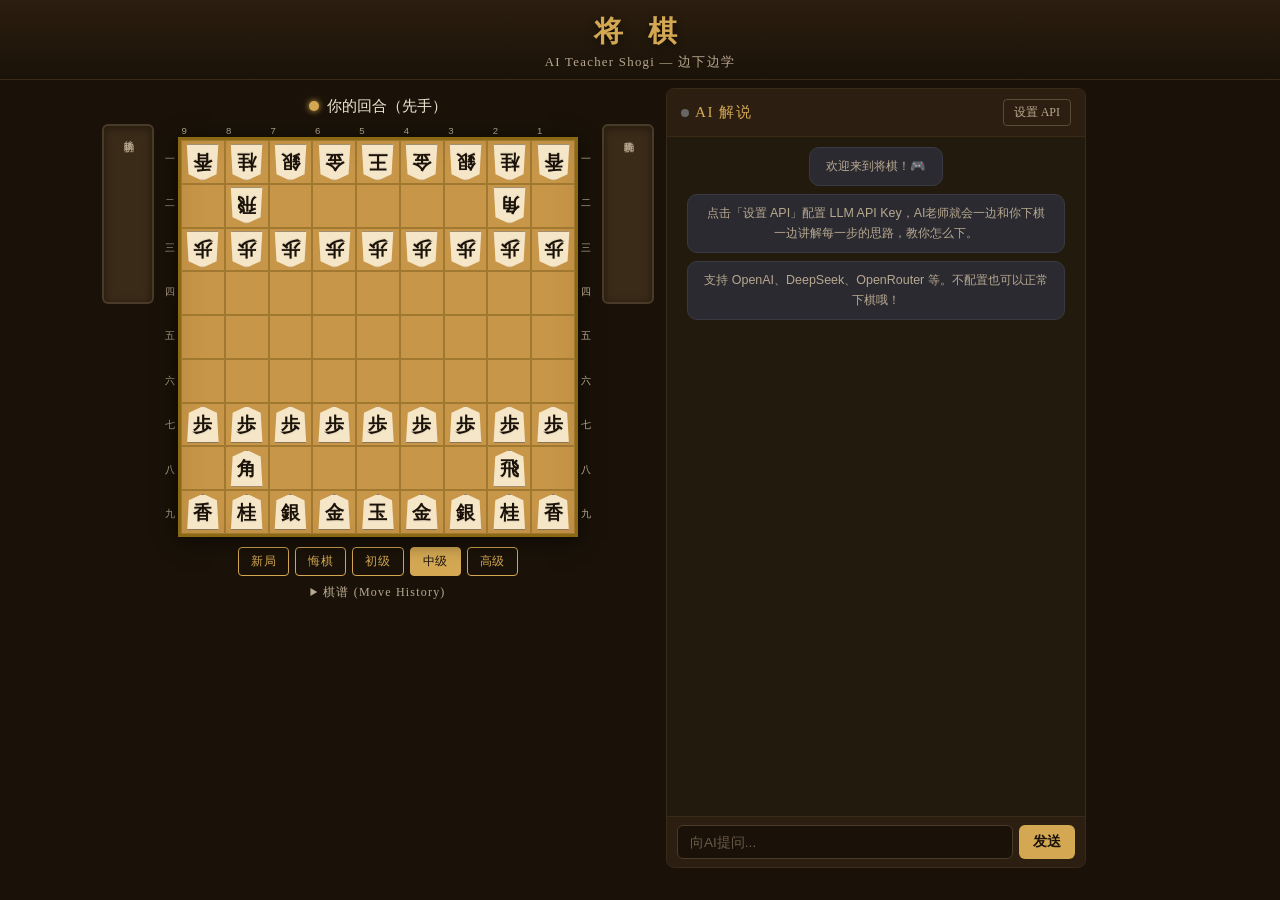
==== commit 909a000f: "feat: add LLM-powered AI teacher with streaming commentary Major update: transform Shogi app into an" ====
--- a/shogi/index.html
+++ b/shogi/index.html
@@ -3,9 +3,8 @@
 <head>
 <meta charset="UTF-8">
 <meta name="viewport" content="width=device-width, initial-scale=1.0">
-<title>将棋 - Japanese Chess (Shogi)</title>
+<title>将棋 - AI Teacher Shogi</title>
 <style>
-/* ============ ROOT & RESET ============ */
 *, *::before, *::after { box-sizing: border-box; margin: 0; padding: 0; }
 
 :root {
@@ -24,6 +23,10 @@
   --text-muted: #b8a890;
   --accent: #d4a853;
   --hand-bg: #3a2a18;
+  --chat-bg: #231a0e;
+  --chat-ai: #3a2e1c;
+  --chat-user: #2a3a1c;
+  --chat-system: #2a2a30;
 }
 
 body {
@@ -40,31 +43,39 @@
 /* ============ HEADER ============ */
 .header {
   text-align: center;
-  padding: 18px 20px 10px;
+  padding: 12px 20px 8px;
   width: 100%;
   background: linear-gradient(180deg, #2c1e10 0%, var(--bg-dark) 100%);
   border-bottom: 1px solid #3a2a18;
 }
-.header h1 {
-  font-size: 2rem;
-  letter-spacing: 0.3em;
-  color: var(--accent);
-  text-shadow: 0 2px 8px rgba(0,0,0,0.5);
-}
-.header .subtitle {
-  font-size: 0.85rem;
-  color: var(--text-muted);
-  margin-top: 2px;
-  letter-spacing: 0.15em;
+.header h1 { font-size: 1.8rem; letter-spacing: 0.3em; color: var(--accent); text-shadow: 0 2px 8px rgba(0,0,0,0.5); }
+.header .subtitle { font-size: 0.8rem; color: var(--text-muted); margin-top: 2px; letter-spacing: 0.1em; }
+
+/* ============ MAIN LAYOUT ============ */
+.main-layout {
+  display: flex;
+  gap: 12px;
+  padding: 8px 12px;
+  max-width: 1100px;
+  width: 100%;
+  align-items: stretch;
+  flex: 1;
+  min-height: 0;
+}
+.game-area {
+  display: flex;
+  flex-direction: column;
+  align-items: center;
+  flex-shrink: 0;
 }
 
 /* ============ STATUS BAR ============ */
 .status-bar {
   text-align: center;
-  padding: 10px 16px;
-  font-size: 1.05rem;
+  padding: 6px 16px;
+  font-size: 0.95rem;
   color: var(--text-light);
-  min-height: 44px;
+  min-height: 36px;
   display: flex;
   align-items: center;
   justify-content: center;
@@ -72,7 +83,7 @@
 }
 .status-bar .turn-indicator {
   display: inline-block;
-  width: 12px; height: 12px;
+  width: 10px; height: 10px;
   border-radius: 50%;
   background: var(--accent);
   box-shadow: 0 0 6px var(--accent);
@@ -90,357 +101,447 @@
   display: flex;
   align-items: flex-start;
   justify-content: center;
-  gap: 12px;
-  padding: 4px 10px 20px;
-  max-width: 720px;
-  width: 100%;
-}
-
-/* ============ HAND (KOMADAI) ============ */
+  gap: 8px;
+}
+
+/* ============ HAND ============ */
 .hand {
   background: var(--hand-bg);
   border: 2px solid #4a3a28;
   border-radius: 6px;
-  padding: 8px 6px;
-  min-width: 64px;
-  min-height: 200px;
+  padding: 6px 5px;
+  min-width: 52px;
+  min-height: 180px;
   display: flex;
   flex-direction: column;
   align-items: center;
-  gap: 4px;
+  gap: 3px;
   box-shadow: inset 0 2px 8px rgba(0,0,0,0.4);
 }
 .hand-label {
-  font-size: 0.75rem;
+  font-size: 0.65rem;
   color: var(--text-muted);
-  margin-bottom: 4px;
+  margin-bottom: 3px;
   letter-spacing: 0.1em;
   writing-mode: vertical-rl;
   text-orientation: upright;
 }
 .hand-piece {
-  width: 44px;
-  height: 48px;
-  display: flex;
-  align-items: center;
-  justify-content: center;
-  font-size: 1.1rem;
-  cursor: pointer;
-  position: relative;
-  background: var(--piece-bg);
-  border: 1px solid var(--piece-border);
+  width: 38px; height: 42px;
+  display: flex; align-items: center; justify-content: center;
+  font-size: 1rem; cursor: pointer; position: relative;
+  background: var(--piece-bg); border: 1px solid var(--piece-border);
   border-radius: 2px;
   clip-path: polygon(10% 18%, 50% 0%, 90% 18%, 95% 100%, 5% 100%);
-  color: #1a1208;
-  font-weight: bold;
-  transition: transform 0.1s, box-shadow 0.1s;
-  user-select: none;
+  color: #1a1208; font-weight: bold;
+  transition: transform 0.1s; user-select: none;
 }
 .hand-piece:hover { transform: scale(1.08); }
-.hand-piece.selected {
-  outline: 3px solid #ffcc00;
-  outline-offset: 1px;
-  transform: scale(1.1);
-}
+.hand-piece.selected { outline: 3px solid #ffcc00; outline-offset: 1px; transform: scale(1.1); }
 .hand-piece .count {
-  position: absolute;
-  bottom: 2px;
-  right: 4px;
-  font-size: 0.6rem;
-  background: #c0392b;
-  color: white;
-  border-radius: 50%;
-  width: 15px;
-  height: 15px;
-  display: flex;
-  align-items: center;
-  justify-content: center;
-  font-family: sans-serif;
-  font-weight: bold;
-}
-.hand-piece.gote-piece {
-  transform: rotate(180deg);
-}
-.hand-piece.gote-piece:hover {
-  transform: rotate(180deg) scale(1.08);
-}
+  position: absolute; bottom: 1px; right: 3px;
+  font-size: 0.55rem; background: #c0392b; color: white;
+  border-radius: 50%; width: 14px; height: 14px;
+  display: flex; align-items: center; justify-content: center;
+  font-family: sans-serif; font-weight: bold;
+}
+.hand-piece.gote-piece { transform: rotate(180deg); }
+.hand-piece.gote-piece:hover { transform: rotate(180deg) scale(1.08); }
 
 /* ============ BOARD ============ */
-.board-wrapper {
-  position: relative;
-  flex-shrink: 0;
-}
+.board-wrapper { position: relative; flex-shrink: 0; }
 .board {
   display: grid;
   grid-template-columns: repeat(9, 1fr);
   grid-template-rows: repeat(9, 1fr);
-  width: min(65vw, 450px);
-  height: min(65vw, 450px);
+  width: min(52vw, 400px);
+  height: min(52vw, 400px);
   background: var(--board-bg);
   border: 3px solid var(--board-border);
   box-shadow: 0 4px 20px rgba(0,0,0,0.6), inset 0 0 30px rgba(0,0,0,0.08);
-  position: relative;
-}
-.board::before {
-  content: '';
-  position: absolute;
-  inset: 0;
-  background: repeating-linear-gradient(
-    90deg,
-    transparent 0px,
-    transparent 48px,
-    rgba(0,0,0,0.03) 48px,
-    rgba(0,0,0,0.03) 50px
-  );
-  pointer-events: none;
-}
-
-/* Star points */
-.board-wrapper .star-points {
-  position: absolute;
-  top: 3px; left: 3px;
-  width: calc(100% - 6px);
-  height: calc(100% - 6px);
-  pointer-events: none;
-  z-index: 1;
-}
-
+}
 .cell {
   border: 1px solid var(--cell-border);
-  display: flex;
-  align-items: center;
-  justify-content: center;
-  position: relative;
-  cursor: pointer;
-  transition: background 0.15s;
-  z-index: 2;
+  display: flex; align-items: center; justify-content: center;
+  position: relative; cursor: pointer;
+  transition: background 0.15s; z-index: 2;
 }
 .cell:hover { background: rgba(255,255,255,0.08); }
 .cell.selected { background: var(--selected); }
 .cell.valid-move { background: var(--valid-move); }
 .cell.valid-move::after {
-  content: '';
-  width: 30%;
-  height: 30%;
-  background: rgba(0,100,0,0.5);
-  border-radius: 50%;
-  position: absolute;
+  content: ''; width: 30%; height: 30%;
+  background: rgba(0,100,0,0.5); border-radius: 50%; position: absolute;
 }
 .cell.valid-capture { background: var(--valid-move); }
 .cell.valid-capture::after {
-  content: '';
-  width: 80%;
-  height: 80%;
-  border: 3px solid rgba(0,100,0,0.6);
-  border-radius: 50%;
-  position: absolute;
-  box-sizing: border-box;
+  content: ''; width: 80%; height: 80%;
+  border: 3px solid rgba(0,100,0,0.6); border-radius: 50%;
+  position: absolute; box-sizing: border-box;
 }
 .cell.last-move { background: var(--last-move); }
 .cell.in-check { background: var(--check); }
 
-/* ============ PIECE ON BOARD ============ */
 .piece {
-  width: 84%;
-  height: 88%;
+  width: 84%; height: 88%;
+  display: flex; align-items: center; justify-content: center;
+  font-size: clamp(0.8rem, 2.5vw, 1.2rem); font-weight: bold;
+  background: var(--piece-bg); border: 1px solid var(--piece-border);
+  clip-path: polygon(10% 18%, 50% 0%, 90% 18%, 95% 100%, 5% 100%);
+  color: #1a1208; user-select: none;
+  text-shadow: 0 1px 1px rgba(0,0,0,0.1); z-index: 3; line-height: 1;
+}
+.piece.promoted { color: #b91c1c; }
+.piece.gote { transform: rotate(180deg); }
+
+.coords-top, .coords-bottom {
+  display: grid; grid-template-columns: repeat(9, 1fr);
+  width: min(52vw, 400px); text-align: center;
+  font-size: 0.6rem; color: var(--text-muted); padding: 1px 0; font-family: sans-serif;
+}
+.coords-left, .coords-right {
+  display: flex; flex-direction: column; justify-content: space-around;
+  height: min(52vw, 400px); text-align: center;
+  font-size: 0.6rem; color: var(--text-muted); padding: 0 3px;
+}
+
+/* ============ CONTROLS ============ */
+.controls {
+  display: flex; gap: 6px; padding: 8px 8px 4px; flex-wrap: wrap; justify-content: center;
+}
+.btn {
+  padding: 5px 12px; font-size: 0.75rem;
+  border: 1px solid var(--accent); background: transparent;
+  color: var(--accent); border-radius: 4px; cursor: pointer;
+  font-family: inherit; letter-spacing: 0.05em;
+  transition: background 0.2s, color 0.2s;
+}
+.btn:hover { background: var(--accent); color: var(--bg-dark); }
+.btn.active { background: var(--accent); color: var(--bg-dark); }
+
+/* ============ COMMENTARY PANEL ============ */
+.commentary-panel {
+  flex: 1;
+  min-width: 280px;
+  max-width: 420px;
+  background: var(--chat-bg);
+  border: 1px solid #3a2a18;
+  border-radius: 8px;
+  display: flex;
+  flex-direction: column;
+  overflow: hidden;
+  max-height: calc(100vh - 120px);
+}
+.commentary-header {
   display: flex;
   align-items: center;
-  justify-content: center;
-  font-size: clamp(0.9rem, 3vw, 1.35rem);
-  font-weight: bold;
-  background: var(--piece-bg);
-  border: 1px solid var(--piece-border);
-  clip-path: polygon(10% 18%, 50% 0%, 90% 18%, 95% 100%, 5% 100%);
-  color: #1a1208;
-  user-select: none;
-  position: relative;
-  text-shadow: 0 1px 1px rgba(0,0,0,0.1);
-  z-index: 3;
-  line-height: 1;
-}
-.piece.promoted {
-  color: #b91c1c;
-}
-.piece.gote {
-  transform: rotate(180deg);
-}
-
-/* ============ COORDINATES ============ */
-.coords-top, .coords-bottom {
-  display: grid;
-  grid-template-columns: repeat(9, 1fr);
-  width: min(65vw, 450px);
-  text-align: center;
-  font-size: 0.65rem;
-  color: var(--text-muted);
-  padding: 2px 0;
-  font-family: sans-serif;
-}
-.coords-left, .coords-right {
+  justify-content: space-between;
+  padding: 10px 14px;
+  background: var(--bg-panel);
+  border-bottom: 1px solid #3a2a18;
+  flex-shrink: 0;
+}
+.commentary-header .title {
+  font-size: 0.95rem;
+  color: var(--accent);
+  letter-spacing: 0.1em;
+  display: flex;
+  align-items: center;
+  gap: 6px;
+}
+.commentary-header .title .dot {
+  width: 8px; height: 8px; border-radius: 50%;
+  background: #666;
+  transition: background 0.3s;
+}
+.commentary-header .title .dot.connected { background: #4caf50; box-shadow: 0 0 6px #4caf50; }
+.commentary-header .settings-btn {
+  background: none; border: 1px solid #5a4a38; color: var(--text-muted);
+  padding: 4px 10px; border-radius: 4px; cursor: pointer;
+  font-size: 0.75rem; font-family: inherit;
+  transition: background 0.2s, color 0.2s;
+}
+.commentary-header .settings-btn:hover { background: #5a4a38; color: var(--text-light); }
+
+.chat-messages {
+  flex: 1;
+  overflow-y: auto;
+  padding: 10px;
   display: flex;
   flex-direction: column;
-  justify-content: space-around;
-  height: min(65vw, 450px);
+  gap: 8px;
+  min-height: 200px;
+  scroll-behavior: smooth;
+}
+.chat-messages::-webkit-scrollbar { width: 5px; }
+.chat-messages::-webkit-scrollbar-track { background: transparent; }
+.chat-messages::-webkit-scrollbar-thumb { background: #4a3a28; border-radius: 3px; }
+
+.chat-msg {
+  padding: 10px 14px;
+  border-radius: 10px;
+  font-size: 0.85rem;
+  line-height: 1.65;
+  max-width: 95%;
+  word-wrap: break-word;
+  font-family: -apple-system, 'Segoe UI', 'PingFang SC', 'Microsoft YaHei', sans-serif;
+  animation: fadeIn 0.3s ease;
+}
+@keyframes fadeIn { from { opacity: 0; transform: translateY(6px); } to { opacity: 1; transform: translateY(0); } }
+
+.chat-msg.ai {
+  background: var(--chat-ai);
+  border: 1px solid #4a3e2c;
+  align-self: flex-start;
+  border-top-left-radius: 2px;
+  color: var(--text-light);
+}
+.chat-msg.ai .sender {
+  font-size: 0.7rem;
+  color: var(--accent);
+  margin-bottom: 4px;
+  font-weight: bold;
+}
+.chat-msg.user {
+  background: var(--chat-user);
+  border: 1px solid #3a4a2c;
+  align-self: flex-end;
+  border-top-right-radius: 2px;
+  color: #d0e8c0;
+}
+.chat-msg.system {
+  background: var(--chat-system);
+  border: 1px solid #3a3a44;
+  align-self: center;
   text-align: center;
-  font-size: 0.65rem;
   color: var(--text-muted);
-  padding: 0 4px;
-}
-
-/* ============ PROMOTION DIALOG ============ */
-.overlay {
+  font-size: 0.78rem;
+  padding: 8px 16px;
+}
+.chat-msg.move-info {
+  background: #2a2418;
+  border: 1px solid #4a3a28;
+  align-self: center;
+  text-align: center;
+  color: var(--accent);
+  font-size: 0.8rem;
+  padding: 4px 14px;
+  font-family: inherit;
+}
+
+.typing-indicator {
+  display: flex;
+  gap: 4px;
+  padding: 10px 14px;
+  align-self: flex-start;
+}
+.typing-indicator span {
+  width: 7px; height: 7px; border-radius: 50%;
+  background: var(--accent);
+  animation: typing 1.2s infinite;
+}
+.typing-indicator span:nth-child(2) { animation-delay: 0.2s; }
+.typing-indicator span:nth-child(3) { animation-delay: 0.4s; }
+@keyframes typing {
+  0%, 60%, 100% { opacity: 0.3; transform: scale(0.8); }
+  30% { opacity: 1; transform: scale(1.1); }
+}
+
+.chat-input-area {
+  display: flex;
+  gap: 6px;
+  padding: 8px 10px;
+  border-top: 1px solid #3a2a18;
+  background: var(--bg-panel);
+  flex-shrink: 0;
+}
+.chat-input {
+  flex: 1;
+  background: #1a1208;
+  border: 1px solid #4a3a28;
+  border-radius: 6px;
+  padding: 8px 12px;
+  color: var(--text-light);
+  font-size: 0.85rem;
+  font-family: -apple-system, 'Segoe UI', 'PingFang SC', 'Microsoft YaHei', sans-serif;
+  outline: none;
+}
+.chat-input:focus { border-color: var(--accent); }
+.chat-input::placeholder { color: #6a5a48; }
+.chat-send-btn {
+  padding: 8px 14px;
+  background: var(--accent);
+  color: var(--bg-dark);
+  border: none;
+  border-radius: 6px;
+  cursor: pointer;
+  font-size: 0.85rem;
+  font-weight: bold;
+  font-family: inherit;
+  transition: opacity 0.2s;
+}
+.chat-send-btn:hover { opacity: 0.85; }
+.chat-send-btn:disabled { opacity: 0.4; cursor: not-allowed; }
+
+/* ============ SETTINGS OVERLAY ============ */
+.settings-overlay {
   display: none;
   position: fixed;
   inset: 0;
-  background: rgba(0,0,0,0.6);
-  z-index: 100;
+  background: rgba(0,0,0,0.65);
+  z-index: 300;
   align-items: center;
   justify-content: center;
   backdrop-filter: blur(3px);
 }
-.overlay.active { display: flex; }
-.promo-dialog {
+.settings-overlay.active { display: flex; }
+.settings-modal {
   background: var(--bg-panel);
   border: 2px solid var(--accent);
   border-radius: 10px;
-  padding: 28px 36px;
-  text-align: center;
+  padding: 24px 30px;
+  width: min(420px, 90vw);
   box-shadow: 0 10px 40px rgba(0,0,0,0.7);
 }
-.promo-dialog h3 {
-  margin-bottom: 18px;
-  font-size: 1.15rem;
+.settings-modal h3 {
   color: var(--accent);
-  letter-spacing: 0.15em;
-}
-.promo-buttons {
+  margin-bottom: 16px;
+  font-size: 1.1rem;
+  letter-spacing: 0.1em;
+}
+.settings-group {
+  margin-bottom: 14px;
+}
+.settings-group label {
+  display: block;
+  font-size: 0.8rem;
+  color: var(--text-muted);
+  margin-bottom: 4px;
+}
+.settings-group select,
+.settings-group input {
+  width: 100%;
+  padding: 8px 12px;
+  background: #1a1208;
+  border: 1px solid #4a3a28;
+  border-radius: 5px;
+  color: var(--text-light);
+  font-size: 0.85rem;
+  font-family: -apple-system, 'Segoe UI', sans-serif;
+  outline: none;
+}
+.settings-group select:focus,
+.settings-group input:focus { border-color: var(--accent); }
+.settings-group select { cursor: pointer; }
+.settings-group select option { background: #1a1208; }
+.settings-hint {
+  font-size: 0.7rem;
+  color: #6a5a48;
+  margin-top: 3px;
+}
+.settings-actions {
   display: flex;
-  gap: 16px;
-  justify-content: center;
-}
-.promo-btn {
-  padding: 12px 28px;
-  font-size: 1.1rem;
-  border: 2px solid var(--accent);
-  background: var(--bg-dark);
-  color: var(--text-light);
-  border-radius: 6px;
+  gap: 10px;
+  justify-content: flex-end;
+  margin-top: 18px;
+}
+.settings-actions button {
+  padding: 8px 22px;
+  border-radius: 5px;
+  font-size: 0.85rem;
   cursor: pointer;
   font-family: inherit;
-  transition: background 0.2s, transform 0.1s;
-}
-.promo-btn:hover {
+  transition: background 0.2s;
+}
+.settings-actions .save-btn {
   background: var(--accent);
   color: var(--bg-dark);
-  transform: translateY(-2px);
-}
-
-/* ============ CONTROLS ============ */
-.controls {
-  display: flex;
-  gap: 10px;
-  padding: 10px 20px;
-  flex-wrap: wrap;
-  justify-content: center;
-}
-.btn {
-  padding: 8px 20px;
-  font-size: 0.85rem;
-  border: 1px solid var(--accent);
+  border: none;
+  font-weight: bold;
+}
+.settings-actions .save-btn:hover { opacity: 0.85; }
+.settings-actions .cancel-btn {
   background: transparent;
-  color: var(--accent);
-  border-radius: 5px;
-  cursor: pointer;
-  font-family: inherit;
-  letter-spacing: 0.05em;
-  transition: background 0.2s, color 0.2s;
-}
-.btn:hover {
-  background: var(--accent);
-  color: var(--bg-dark);
-}
-.btn.active {
-  background: var(--accent);
-  color: var(--bg-dark);
-}
-
-/* ============ MOVE HISTORY ============ */
-.history-panel {
-  margin-top: 8px;
-  padding: 10px 20px;
-  max-width: 720px;
-  width: 100%;
-}
-.history-panel summary {
-  cursor: pointer;
   color: var(--text-muted);
-  font-size: 0.85rem;
-  letter-spacing: 0.1em;
-}
+  border: 1px solid #4a3a28;
+}
+.settings-actions .cancel-btn:hover { background: #3a2a18; }
+
+/* ============ PROMOTION DIALOG ============ */
+.overlay {
+  display: none; position: fixed; inset: 0;
+  background: rgba(0,0,0,0.6); z-index: 100;
+  align-items: center; justify-content: center;
+  backdrop-filter: blur(3px);
+}
+.overlay.active { display: flex; }
+.promo-dialog {
+  background: var(--bg-panel); border: 2px solid var(--accent);
+  border-radius: 10px; padding: 28px 36px; text-align: center;
+  box-shadow: 0 10px 40px rgba(0,0,0,0.7);
+}
+.promo-dialog h3 { margin-bottom: 18px; font-size: 1.15rem; color: var(--accent); letter-spacing: 0.15em; }
+.promo-buttons { display: flex; gap: 16px; justify-content: center; }
+.promo-btn {
+  padding: 12px 28px; font-size: 1.1rem;
+  border: 2px solid var(--accent); background: var(--bg-dark);
+  color: var(--text-light); border-radius: 6px; cursor: pointer;
+  font-family: inherit; transition: background 0.2s, transform 0.1s;
+}
+.promo-btn:hover { background: var(--accent); color: var(--bg-dark); transform: translateY(-2px); }
+
+/* ============ GAME OVER ============ */
+.game-over-overlay {
+  display: none; position: fixed; inset: 0;
+  background: rgba(0,0,0,0.7); z-index: 200;
+  align-items: center; justify-content: center;
+  backdrop-filter: blur(4px);
+}
+.game-over-overlay.active { display: flex; }
+.game-over-box {
+  background: var(--bg-panel); border: 2px solid var(--accent);
+  border-radius: 12px; padding: 36px 48px; text-align: center;
+  box-shadow: 0 10px 40px rgba(0,0,0,0.7);
+}
+.game-over-box h2 { font-size: 1.8rem; color: var(--accent); margin-bottom: 8px; letter-spacing: 0.2em; }
+.game-over-box p { font-size: 1rem; color: var(--text-muted); margin-bottom: 20px; }
+
+/* ============ HISTORY ============ */
+.history-panel { padding: 4px 12px; }
+.history-panel summary { cursor: pointer; color: var(--text-muted); font-size: 0.75rem; letter-spacing: 0.1em; }
 .history-list {
-  display: flex;
-  flex-wrap: wrap;
-  gap: 4px 10px;
-  margin-top: 8px;
-  font-size: 0.8rem;
-  color: var(--text-muted);
-  max-height: 120px;
-  overflow-y: auto;
-  font-family: monospace;
+  display: flex; flex-wrap: wrap; gap: 4px 10px; margin-top: 4px;
+  font-size: 0.7rem; color: var(--text-muted); max-height: 80px;
+  overflow-y: auto; font-family: monospace;
 }
 .history-item { white-space: nowrap; }
 .history-item.sente { color: #e0c080; }
 .history-item.gote { color: #80b0e0; }
 
-/* ============ FOOTER ============ */
-.footer {
-  margin-top: auto;
-  padding: 16px;
-  text-align: center;
-  font-size: 0.7rem;
-  color: #5a4a38;
-  letter-spacing: 0.1em;
-}
-
 /* ============ RESPONSIVE ============ */
-@media (max-width: 540px) {
-  .game-container { gap: 4px; padding: 4px; }
-  .hand { min-width: 42px; padding: 4px; }
-  .hand-piece { width: 34px; height: 38px; font-size: 0.85rem; }
-  .header h1 { font-size: 1.4rem; }
-  .hand-label { font-size: 0.65rem; }
-}
-
-/* ============ GAME OVER OVERLAY ============ */
-.game-over-overlay {
-  display: none;
-  position: fixed;
-  inset: 0;
-  background: rgba(0,0,0,0.7);
-  z-index: 200;
-  align-items: center;
-  justify-content: center;
-  backdrop-filter: blur(4px);
-}
-.game-over-overlay.active { display: flex; }
-.game-over-box {
-  background: var(--bg-panel);
-  border: 2px solid var(--accent);
-  border-radius: 12px;
-  padding: 36px 48px;
-  text-align: center;
-  box-shadow: 0 10px 40px rgba(0,0,0,0.7);
-}
-.game-over-box h2 {
-  font-size: 1.8rem;
-  color: var(--accent);
-  margin-bottom: 8px;
-  letter-spacing: 0.2em;
-}
-.game-over-box p {
-  font-size: 1rem;
-  color: var(--text-muted);
-  margin-bottom: 20px;
+@media (max-width: 800px) {
+  .main-layout {
+    flex-direction: column;
+    align-items: center;
+    padding: 4px 6px;
+  }
+  .commentary-panel {
+    max-width: 100%;
+    width: 100%;
+    max-height: 350px;
+    min-width: unset;
+  }
+  .board {
+    width: min(80vw, 400px);
+    height: min(80vw, 400px);
+  }
+  .coords-top, .coords-bottom { width: min(80vw, 400px); }
+  .coords-left, .coords-right { height: min(80vw, 400px); }
+}
+@media (max-width: 480px) {
+  .hand { min-width: 36px; padding: 4px 3px; }
+  .hand-piece { width: 30px; height: 34px; font-size: 0.8rem; }
+  .header h1 { font-size: 1.3rem; }
 }
 </style>
 </head>
@@ -448,683 +549,759 @@
 
 <div class="header">
   <h1>将 棋</h1>
-  <div class="subtitle">Shogi — Japanese Chess</div>
+  <div class="subtitle">AI Teacher Shogi &mdash; 边下边学</div>
 </div>
 
-<div class="status-bar" id="statusBar">
-  <span class="turn-indicator"></span>
-  <span id="statusText">あなたの番です（先手）</span>
-</div>
-
-<div class="game-container">
-  <!-- Gote Hand (AI / opponent) -->
-  <div class="hand" id="goteHand">
-    <span class="hand-label">後手持駒</span>
+<div class="main-layout">
+  <!-- LEFT: Game Area -->
+  <div class="game-area">
+    <div class="status-bar" id="statusBar">
+      <span class="turn-indicator"></span>
+      <span id="statusText">你的回合（先手）</span>
+    </div>
+
+    <div class="game-container">
+      <div class="hand" id="goteHand">
+        <span class="hand-label">後手持駒</span>
+      </div>
+      <div class="board-wrapper">
+        <div class="coords-top" id="coordsTop"></div>
+        <div style="display:flex;">
+          <div class="coords-left" id="coordsLeft"></div>
+          <div class="board" id="board"></div>
+          <div class="coords-right" id="coordsRight"></div>
+        </div>
+        <div class="coords-bottom" id="coordsBottom"></div>
+      </div>
+      <div class="hand" id="senteHand">
+        <span class="hand-label">先手持駒</span>
+      </div>
+    </div>
+
+    <div class="controls">
+      <button class="btn" onclick="newGame()">新局</button>
+      <button class="btn" onclick="undoPlayerMove()">悔棋</button>
+      <button class="btn" id="diffBtn1" onclick="setDifficulty(1)">初级</button>
+      <button class="btn active" id="diffBtn2" onclick="setDifficulty(2)">中级</button>
+      <button class="btn" id="diffBtn3" onclick="setDifficulty(3)">高级</button>
+    </div>
+
+    <details class="history-panel">
+      <summary>棋谱 (Move History)</summary>
+      <div class="history-list" id="historyList"></div>
+    </details>
   </div>
 
-  <!-- Board -->
-  <div class="board-wrapper">
-    <div class="coords-top" id="coordsTop"></div>
-    <div style="display:flex;">
-      <div class="coords-left" id="coordsLeft"></div>
-      <div class="board" id="board"></div>
-      <div class="coords-right" id="coordsRight"></div>
+  <!-- RIGHT: Commentary Panel -->
+  <div class="commentary-panel">
+    <div class="commentary-header">
+      <div class="title">
+        <span class="dot" id="llmDot"></span>
+        AI 解说
+      </div>
+      <button class="settings-btn" onclick="openSettings()">设置 API</button>
     </div>
-    <div class="coords-bottom" id="coordsBottom"></div>
+    <div class="chat-messages" id="chatMessages"></div>
+    <div class="chat-input-area">
+      <input type="text" class="chat-input" id="chatInput"
+             placeholder="向AI提问..." onkeydown="if(event.key==='Enter')sendUserQuestion()">
+      <button class="chat-send-btn" id="chatSendBtn" onclick="sendUserQuestion()">发送</button>
+    </div>
   </div>
-
-  <!-- Sente Hand (Player) -->
-  <div class="hand" id="senteHand">
-    <span class="hand-label">先手持駒</span>
-  </div>
-</div>
-
-<div class="controls">
-  <button class="btn" onclick="newGame()">新局 (New)</button>
-  <button class="btn" onclick="undoPlayerMove()">待った (Undo)</button>
-  <button class="btn" id="diffBtn1" onclick="setDifficulty(1)">初級</button>
-  <button class="btn active" id="diffBtn2" onclick="setDifficulty(2)">中級</button>
-  <button class="btn" id="diffBtn3" onclick="setDifficulty(3)">上級</button>
-</div>
-
-<details class="history-panel">
-  <summary>棋譜 (Move History)</summary>
-  <div class="history-list" id="historyList"></div>
-</details>
-
-<details class="history-panel" style="margin-top: 4px;">
-  <summary>遊び方 (How to Play)</summary>
-  <div style="font-size: 0.8rem; color: var(--text-muted); line-height: 1.7; margin-top: 8px; max-width: 600px;">
-    <p><strong>基本ルール：</strong>9×9の盤で対局します。相手の王（玉）を詰ませれば勝ちです。</p>
-    <p><strong>操作方法：</strong>駒をクリックして選択→移動先をクリック。持ち駒は右の持駒欄をクリックして空きマスに打てます。</p>
-    <p><strong>成り：</strong>敵陣（相手側3段）に入る/出る/動く時、駒を成ることができます。</p>
-    <p style="margin-top: 6px;">
-      <strong>駒の種類：</strong><br>
-      玉/王(King) ・ 飛→龍(Rook) ・ 角→馬(Bishop) ・ 金(Gold)<br>
-      銀→全(Silver) ・ 桂→圭(Knight) ・ 香→杏(Lance) ・ 歩→と(Pawn)
-    </p>
-    <p><strong>持ち駒：</strong>取った駒は持ち駒になり、自分の番に好きな空きマスに打てます。</p>
-  </div>
-</details>
-
-<div class="footer">
-  将棋 Shogi &mdash; Traditional Japanese Chess
 </div>
 
 <!-- Promotion Dialog -->
 <div class="overlay" id="promoOverlay">
   <div class="promo-dialog">
-    <h3>成りますか？</h3>
+    <h3>成りますか？（是否升变？）</h3>
     <div class="promo-buttons">
-      <button class="promo-btn" onclick="resolvePromotion(true)">成る</button>
-      <button class="promo-btn" onclick="resolvePromotion(false)">不成</button>
+      <button class="promo-btn" onclick="resolvePromotion(true)">成る（升变）</button>
+      <button class="promo-btn" onclick="resolvePromotion(false)">不成（不变）</button>
     </div>
   </div>
 </div>
 
-<!-- Game Over Overlay -->
+<!-- Game Over -->
 <div class="game-over-overlay" id="gameOverOverlay">
   <div class="game-over-box">
     <h2 id="gameOverTitle"></h2>
     <p id="gameOverMsg"></p>
-    <button class="btn" onclick="newGame()" style="font-size:1rem; padding: 10px 30px;">もう一局</button>
+    <button class="btn" onclick="newGame()" style="font-size:1rem; padding: 10px 30px;">再来一局</button>
   </div>
 </div>
 
+<!-- Settings -->
+<div class="settings-overlay" id="settingsOverlay">
+  <div class="settings-modal">
+    <h3>AI 解说设置</h3>
+    <div class="settings-group">
+      <label>API 服务商</label>
+      <select id="providerSelect" onchange="onProviderChange()">
+        <option value="openai">OpenAI</option>
+        <option value="deepseek">DeepSeek</option>
+        <option value="openrouter">OpenRouter</option>
+        <option value="custom">自定义 (Custom)</option>
+      </select>
+    </div>
+    <div class="settings-group">
+      <label>API Key</label>
+      <input type="password" id="apiKeyInput" placeholder="sk-...">
+      <div class="settings-hint">你的密钥仅保存在浏览器本地，不会上传到任何服务器</div>
+    </div>
+    <div class="settings-group">
+      <label>模型 (Model)</label>
+      <input type="text" id="modelInput" value="gpt-4o-mini">
+    </div>
+    <div class="settings-group" id="customUrlGroup" style="display:none;">
+      <label>API Base URL</label>
+      <input type="text" id="baseUrlInput" placeholder="https://api.example.com/v1">
+      <div class="settings-hint">使用 OpenAI 兼容的 /v1/chat/completions 接口</div>
+    </div>
+    <div class="settings-actions">
+      <button class="cancel-btn" onclick="closeSettings()">取消</button>
+      <button class="save-btn" onclick="saveSettings()">保存</button>
+    </div>
+  </div>
+</div>
+
 <script>
 // ================================================================
-//  SHOGI - Complete Implementation
+//  SHOGI with LLM Commentary - Complete Implementation
 // ================================================================
 
 // ============ CONSTANTS ============
-const KING   = 'K';
-const ROOK   = 'R';
-const BISHOP = 'B';
-const GOLD   = 'G';
-const SILVER = 'S';
-const KNIGHT = 'N';
-const LANCE  = 'L';
-const PAWN   = 'P';
-
-const SENTE = 'sente'; // Player (bottom, moves up)
-const GOTE  = 'gote';  // AI (top, moves down)
+const KING='K',ROOK='R',BISHOP='B',GOLD='G',SILVER='S',KNIGHT='N',LANCE='L',PAWN='P';
+const SENTE='sente',GOTE='gote';
 
 const PIECE_KANJI = {
-  K: { sente: '玉', gote: '王' },
-  R: { normal: '飛', promoted: '龍' },
-  B: { normal: '角', promoted: '馬' },
-  G: { normal: '金' },
-  S: { normal: '銀', promoted: '全' },
-  N: { normal: '桂', promoted: '圭' },
-  L: { normal: '香', promoted: '杏' },
-  P: { normal: '歩', promoted: 'と' },
+  K:{sente:'玉',gote:'王'}, R:{normal:'飛',promoted:'龍'},
+  B:{normal:'角',promoted:'馬'}, G:{normal:'金'},
+  S:{normal:'銀',promoted:'全'}, N:{normal:'桂',promoted:'圭'},
+  L:{normal:'香',promoted:'杏'}, P:{normal:'歩',promoted:'と'},
+};
+const PIECE_NAMES_CN = {
+  K:'王', R:'飞车', B:'角行', G:'金将', S:'银将', N:'桂马', L:'香车', P:'步兵'
+};
+const PROMOTED_NAMES_CN = {
+  R:'龙王', B:'龙马', S:'成银', N:'成桂', L:'成香', P:'と金(成步)'
 };
 
 function getKanji(type, owner, promoted) {
   if (type === KING) return PIECE_KANJI.K[owner];
   const info = PIECE_KANJI[type];
-  if (promoted && info.promoted) return info.promoted;
-  return info.normal;
-}
-
-// Piece values for AI evaluation
-const PIECE_VALUES = {
-  K: 10000, R: 10, B: 9, G: 6, S: 5, N: 4, L: 3, P: 1
-};
-const PROMOTED_BONUS = { R: 3, B: 3, S: 1, N: 2, L: 2, P: 4 };
-const HAND_BONUS = { R: 1.2, B: 1.1, G: 0.8, S: 0.6, N: 0.3, L: 0.2, P: 0.1 };
-
-// Movement definitions
-// Step moves: [dr, dc] relative to SENTE (forward = -1 row)
-// For GOTE, dr is negated
-const STEP_MOVES = {
-  K: [[-1,-1],[-1,0],[-1,1],[0,-1],[0,1],[1,-1],[1,0],[1,1]],
-  G: [[-1,-1],[-1,0],[-1,1],[0,-1],[0,1],[1,0]],
-  S: [[-1,-1],[-1,0],[-1,1],[1,-1],[1,1]],
-  N: [[-2,-1],[-2,1]], // Knight jumps
-  P: [[-1,0]],
-};
-
-// Slide directions for sliding pieces
-const SLIDE_DIRS = {
-  R: [[-1,0],[1,0],[0,-1],[0,1]],
-  B: [[-1,-1],[-1,1],[1,-1],[1,1]],
-  L: [[-1,0]], // Lance only slides forward
-};
-
-// Promoted pieces movement
-// +R (Dragon): Rook slides + King step diagonals
-// +B (Horse): Bishop slides + King step orthogonals
-// +S, +N, +L, +P: All move like Gold
-
-function canPromote(type) {
-  return type !== KING && type !== GOLD;
-}
-
+  return (promoted && info.promoted) ? info.promoted : info.normal;
+}
+
+const PIECE_VALUES = { K:10000, R:10, B:9, G:6, S:5, N:4, L:3, P:1 };
+const PROMOTED_BONUS = { R:3, B:3, S:1, N:2, L:2, P:4 };
+
+function canPromote(type) { return type !== KING && type !== GOLD; }
 function mustPromote(type, owner, toRow) {
-  if (type === PAWN || type === LANCE) {
-    return (owner === SENTE && toRow === 0) || (owner === GOTE && toRow === 8);
-  }
-  if (type === KNIGHT) {
-    return (owner === SENTE && toRow <= 1) || (owner === GOTE && toRow >= 7);
-  }
+  if (type===PAWN||type===LANCE) return (owner===SENTE&&toRow===0)||(owner===GOTE&&toRow===8);
+  if (type===KNIGHT) return (owner===SENTE&&toRow<=1)||(owner===GOTE&&toRow>=7);
   return false;
 }
-
 function inPromotionZone(owner, row) {
-  return (owner === SENTE && row <= 2) || (owner === GOTE && row >= 6);
+  return (owner===SENTE&&row<=2)||(owner===GOTE&&row>=6);
 }
 
 // ============ GAME STATE ============
-let board = [];        // 9x9 array, each cell: null or {type, owner, promoted}
-let hands = { sente: [], gote: [] };
-let currentPlayer = SENTE;
-let moveHistory = [];
-let moveNotations = [];
-let selectedCell = null;    // {row, col} or null
-let selectedHand = null;    // {type, owner} or null
-let validMoves = [];        // [{row, col, promote?}]
-let lastMove = null;        // {fromR, fromC, toR, toC}
-let gameOver = false;
-let aiDifficulty = 2;       // 1=easy, 2=medium, 3=hard
-let promotionResolve = null;
-
-// ============ INITIALIZATION ============
+let board=[], hands={sente:[],gote:[]}, currentPlayer=SENTE;
+let moveHistory=[], moveNotations=[];
+let selectedCell=null, selectedHand=null, validMoves=[];
+let lastMove=null, gameOver=false, aiDifficulty=2, promotionResolve=null;
+
 function initBoard() {
-  board = Array.from({length: 9}, () => Array(9).fill(null));
-  hands = { sente: [], gote: [] };
-  currentPlayer = SENTE;
-  moveHistory = [];
-  moveNotations = [];
-  selectedCell = null;
-  selectedHand = null;
-  validMoves = [];
-  lastMove = null;
-  gameOver = false;
-
-  // Gote back row (row 0)
-  const backRow = [LANCE, KNIGHT, SILVER, GOLD, KING, GOLD, SILVER, KNIGHT, LANCE];
-  for (let c = 0; c < 9; c++) {
-    board[0][c] = { type: backRow[c], owner: GOTE, promoted: false };
-    board[8][c] = { type: backRow[c], owner: SENTE, promoted: false };
-  }
-  // Gote rook & bishop (row 1)
-  board[1][1] = { type: ROOK, owner: GOTE, promoted: false };
-  board[1][7] = { type: BISHOP, owner: GOTE, promoted: false };
-  // Gote pawns (row 2)
-  for (let c = 0; c < 9; c++) {
-    board[2][c] = { type: PAWN, owner: GOTE, promoted: false };
-  }
-  // Sente pawns (row 6)
-  for (let c = 0; c < 9; c++) {
-    board[6][c] = { type: PAWN, owner: SENTE, promoted: false };
-  }
-  // Sente rook & bishop (row 7)
-  board[7][7] = { type: ROOK, owner: SENTE, promoted: false };
-  board[7][1] = { type: BISHOP, owner: SENTE, promoted: false };
+  board = Array.from({length:9}, ()=>Array(9).fill(null));
+  hands = {sente:[],gote:[]}; currentPlayer=SENTE;
+  moveHistory=[]; moveNotations=[];
+  selectedCell=null; selectedHand=null; validMoves=[];
+  lastMove=null; gameOver=false;
+  const back=[LANCE,KNIGHT,SILVER,GOLD,KING,GOLD,SILVER,KNIGHT,LANCE];
+  for(let c=0;c<9;c++){
+    board[0][c]={type:back[c],owner:GOTE,promoted:false};
+    board[8][c]={type:back[c],owner:SENTE,promoted:false};
+  }
+  board[1][1]={type:ROOK,owner:GOTE,promoted:false};
+  board[1][7]={type:BISHOP,owner:GOTE,promoted:false};
+  for(let c=0;c<9;c++){
+    board[2][c]={type:PAWN,owner:GOTE,promoted:false};
+    board[6][c]={type:PAWN,owner:SENTE,promoted:false};
+  }
+  board[7][7]={type:ROOK,owner:SENTE,promoted:false};
+  board[7][1]={type:BISHOP,owner:SENTE,promoted:false};
 }
 
 // ============ MOVE GENERATION ============
-function getMovesFixed(row, col, forCheck) {
-  const piece = board[row][col];
-  if (!piece) return [];
-  const { type, owner, promoted } = piece;
-  const fwd = owner === SENTE ? -1 : 1;
-  const moves = [];
-
-  function tryAdd(r, c) {
-    if (r < 0 || r > 8 || c < 0 || c > 8) return false;
-    const target = board[r][c];
-    if (target && target.owner === owner) return false;
-    moves.push({ row: r, col: c });
-    return !target;
-  }
-
-  function addGoldMoves() {
-    // Forward-left, Forward, Forward-right, Left, Right, Backward
-    tryAdd(row + fwd, col - 1);
-    tryAdd(row + fwd, col);
-    tryAdd(row + fwd, col + 1);
-    tryAdd(row, col - 1);
-    tryAdd(row, col + 1);
-    tryAdd(row - fwd, col);
-  }
-
-  if (promoted && type !== KING && type !== GOLD) {
-    if (type === ROOK) {
-      for (const [dr, dc] of [[0,1],[0,-1],[1,0],[-1,0]]) {
-        for (let i = 1; i <= 8; i++) { if (!tryAdd(row+dr*i, col+dc*i)) break; }
-      }
-      for (const [dr, dc] of [[-1,-1],[-1,1],[1,-1],[1,1]]) tryAdd(row+dr, col+dc);
-    } else if (type === BISHOP) {
-      for (const [dr, dc] of [[-1,-1],[-1,1],[1,-1],[1,1]]) {
-        for (let i = 1; i <= 8; i++) { if (!tryAdd(row+dr*i, col+dc*i)) break; }
-      }
-      for (const [dr, dc] of [[0,1],[0,-1],[1,0],[-1,0]]) tryAdd(row+dr, col+dc);
-    } else {
-      addGoldMoves();
+function getValidMoves(row, col, forCheck) {
+  const piece=board[row][col];
+  if(!piece) return [];
+  const {type,owner,promoted}=piece;
+  const fwd=owner===SENTE?-1:1;
+  const moves=[];
+  function tryAdd(r,c){
+    if(r<0||r>8||c<0||c>8)return false;
+    const t=board[r][c];
+    if(t&&t.owner===owner)return false;
+    moves.push({row:r,col:c}); return !t;
+  }
+  function goldMoves(){
+    tryAdd(row+fwd,col-1);tryAdd(row+fwd,col);tryAdd(row+fwd,col+1);
+    tryAdd(row,col-1);tryAdd(row,col+1);tryAdd(row-fwd,col);
+  }
+  if(promoted&&type!==KING&&type!==GOLD){
+    if(type===ROOK){
+      for(const[dr,dc]of[[0,1],[0,-1],[1,0],[-1,0]])for(let i=1;i<=8;i++)if(!tryAdd(row+dr*i,col+dc*i))break;
+      for(const[dr,dc]of[[-1,-1],[-1,1],[1,-1],[1,1]])tryAdd(row+dr,col+dc);
+    }else if(type===BISHOP){
+      for(const[dr,dc]of[[-1,-1],[-1,1],[1,-1],[1,1]])for(let i=1;i<=8;i++)if(!tryAdd(row+dr*i,col+dc*i))break;
+      for(const[dr,dc]of[[0,1],[0,-1],[1,0],[-1,0]])tryAdd(row+dr,col+dc);
+    }else goldMoves();
+  }else{
+    switch(type){
+      case KING: for(const[dr,dc]of[[-1,-1],[-1,0],[-1,1],[0,-1],[0,1],[1,-1],[1,0],[1,1]])tryAdd(row+dr,col+dc);break;
+      case GOLD: goldMoves();break;
+      case SILVER: tryAdd(row+fwd,col-1);tryAdd(row+fwd,col);tryAdd(row+fwd,col+1);tryAdd(row-fwd,col-1);tryAdd(row-fwd,col+1);break;
+      case KNIGHT: tryAdd(row+2*fwd,col-1);tryAdd(row+2*fwd,col+1);break;
+      case PAWN: tryAdd(row+fwd,col);break;
+      case LANCE: for(let i=1;i<=8;i++)if(!tryAdd(row+fwd*i,col))break;break;
+      case ROOK: for(const[dr,dc]of[[0,1],[0,-1],[1,0],[-1,0]])for(let i=1;i<=8;i++)if(!tryAdd(row+dr*i,col+dc*i))break;break;
+      case BISHOP: for(const[dr,dc]of[[-1,-1],[-1,1],[1,-1],[1,1]])for(let i=1;i<=8;i++)if(!tryAdd(row+dr*i,col+dc*i))break;break;
     }
+  }
+  if(!forCheck) return moves.filter(m=>!wouldLeaveInCheck(owner,row,col,m.row,m.col));
+  return moves;
+}
+
+function getDropMoves(pieceType, owner) {
+  const drops=[];
+  for(let r=0;r<9;r++)for(let c=0;c<9;c++){
+    if(board[r][c])continue;
+    if((pieceType===PAWN||pieceType===LANCE)&&((owner===SENTE&&r===0)||(owner===GOTE&&r===8)))continue;
+    if(pieceType===KNIGHT&&((owner===SENTE&&r<=1)||(owner===GOTE&&r>=7)))continue;
+    if(pieceType===PAWN){
+      let hasPawn=false;
+      for(let rr=0;rr<9;rr++){const p=board[rr][c];if(p&&p.type===PAWN&&p.owner===owner&&!p.promoted){hasPawn=true;break;}}
+      if(hasPawn)continue;
+      board[r][c]={type:PAWN,owner,promoted:false};
+      const opp=owner===SENTE?GOTE:SENTE;
+      if(isInCheck(opp)&&isCheckmate(opp)){board[r][c]=null;continue;}
+      board[r][c]=null;
+    }
+    drops.push({row:r,col:c});
+  }
+  return drops;
+}
+
+// ============ CHECK DETECTION ============
+function findKing(player){
+  for(let r=0;r<9;r++)for(let c=0;c<9;c++){const p=board[r][c];if(p&&p.type===KING&&p.owner===player)return{row:r,col:c};}
+  return null;
+}
+function isInCheck(player){
+  const king=findKing(player);if(!king)return false;
+  const opp=player===SENTE?GOTE:SENTE;
+  for(let r=0;r<9;r++)for(let c=0;c<9;c++){
+    const p=board[r][c];
+    if(p&&p.owner===opp&&getValidMoves(r,c,true).some(m=>m.row===king.row&&m.col===king.col))return true;
+  }
+  return false;
+}
+function wouldLeaveInCheck(player,fromR,fromC,toR,toC){
+  const cap=board[toR][toC],pc=board[fromR][fromC];
+  board[toR][toC]=pc;board[fromR][fromC]=null;
+  const chk=isInCheck(player);
+  board[fromR][fromC]=pc;board[toR][toC]=cap;
+  return chk;
+}
+function isCheckmate(player){
+  if(!isInCheck(player))return false;
+  for(let r=0;r<9;r++)for(let c=0;c<9;c++){
+    const p=board[r][c];if(p&&p.owner===player&&getValidMoves(r,c,false).length>0)return false;
+  }
+  for(const t of[...new Set(hands[player])])if(getDropMoves(t,player).length>0)return false;
+  return true;
+}
+function hasNoLegalMoves(player){
+  for(let r=0;r<9;r++)for(let c=0;c<9;c++){
+    const p=board[r][c];if(p&&p.owner===player&&getValidMoves(r,c,false).length>0)return false;
+  }
+  for(const t of[...new Set(hands[player])])if(getDropMoves(t,player).length>0)return false;
+  return true;
+}
+
+// ============ MAKE / UNDO MOVE ============
+function makeMove(move) {
+  if(move.type==='move'){
+    const piece=board[move.fromR][move.fromC];
+    move._captured=board[move.toR][move.toC];
+    move._wasPromoted=piece.promoted;
+    if(move._captured)hands[piece.owner].push(move._captured.type);
+    board[move.toR][move.toC]={type:piece.type,owner:piece.owner,promoted:move.promote?true:piece.promoted};
+    board[move.fromR][move.fromC]=null;
+  }else{
+    board[move.toR][move.toC]={type:move.pieceType,owner:move.owner,promoted:false};
+    const idx=hands[move.owner].indexOf(move.pieceType);
+    if(idx>=0)hands[move.owner].splice(idx,1);
+  }
+  currentPlayer=currentPlayer===SENTE?GOTE:SENTE;
+  moveHistory.push(move);
+}
+function undoMove(){
+  const move=moveHistory.pop();if(!move)return;
+  currentPlayer=currentPlayer===SENTE?GOTE:SENTE;
+  if(move.type==='move'){
+    const piece=board[move.toR][move.toC];
+    board[move.fromR][move.fromC]={type:piece.type,owner:piece.owner,promoted:move._wasPromoted};
+    board[move.toR][move.toC]=move._captured||null;
+    if(move._captured){const idx=hands[piece.owner].indexOf(move._captured.type);if(idx>=0)hands[piece.owner].splice(idx,1);}
+  }else{
+    hands[move.owner].push(move.pieceType);
+    board[move.toR][move.toC]=null;
+  }
+}
+
+// ============ AI ENGINE ============
+function evaluateBoard(){
+  let score=0, skR=4,skC=4,gkR=4,gkC=4;
+  for(let r=0;r<9;r++)for(let c=0;c<9;c++){
+    const p=board[r][c];if(!p)continue;
+    if(p.type===KING){if(p.owner===SENTE){skR=r;skC=c;}else{gkR=r;gkC=c;}}
+    let val=PIECE_VALUES[p.type];
+    if(p.promoted&&PROMOTED_BONUS[p.type])val+=PROMOTED_BONUS[p.type];
+    val+=(8-Math.abs(c-4)-Math.abs(r-4))*0.03;
+    if(p.type!==KING){if(p.owner===SENTE)val+=(8-r)*0.02;else val+=r*0.02;}
+    score+=p.owner===GOTE?val:-val;
+  }
+  for(const t of hands[GOTE])score+=PIECE_VALUES[t]*1.1;
+  for(const t of hands[SENTE])score-=PIECE_VALUES[t]*1.1;
+  score-=(8-skR)*0.1;score+=gkR*0.1;
+  return score;
+}
+
+function generateAllMoves(player){
+  const moves=[];
+  for(let r=0;r<9;r++)for(let c=0;c<9;c++){
+    const p=board[r][c];if(!p||p.owner!==player)continue;
+    for(const t of getValidMoves(r,c,false)){
+      const fz=inPromotionZone(player,r),tz=inPromotionZone(player,t.row);
+      const cp=canPromote(p.type)&&!p.promoted&&(fz||tz);
+      const mp=mustPromote(p.type,player,t.row);
+      if(mp)moves.push({type:'move',fromR:r,fromC:c,toR:t.row,toC:t.col,promote:true});
+      else if(cp){
+        moves.push({type:'move',fromR:r,fromC:c,toR:t.row,toC:t.col,promote:true});
+        moves.push({type:'move',fromR:r,fromC:c,toR:t.row,toC:t.col,promote:false});
+      }else moves.push({type:'move',fromR:r,fromC:c,toR:t.row,toC:t.col,promote:false});
+    }
+  }
+  for(const t of[...new Set(hands[player])])
+    for(const sq of getDropMoves(t,player))
+      moves.push({type:'drop',pieceType:t,owner:player,toR:sq.row,toC:sq.col});
+  return moves;
+}
+
+let aiNodeCount=0;const AI_NODE_LIMIT=80000;
+function minimax(depth,alpha,beta,maximizing){
+  aiNodeCount++;
+  if(depth===0||aiNodeCount>AI_NODE_LIMIT)return evaluateBoard();
+  const player=maximizing?GOTE:SENTE;
+  const moves=generateAllMoves(player);
+  if(moves.length===0){if(isInCheck(player))return maximizing?-99999+(10-depth):99999-(10-depth);return 0;}
+  moves.sort((a,b)=>{
+    let sa=0,sb=0;
+    if(a.type==='move'&&board[a.toR][a.toC])sa+=PIECE_VALUES[board[a.toR][a.toC].type]*10;
+    if(b.type==='move'&&board[b.toR][b.toC])sb+=PIECE_VALUES[board[b.toR][b.toC].type]*10;
+    if(a.promote)sa+=5;if(b.promote)sb+=5;return sb-sa;
+  });
+  if(maximizing){let mx=-Infinity;for(const m of moves){makeMove(m);const e=minimax(depth-1,alpha,beta,false);undoMove();mx=Math.max(mx,e);alpha=Math.max(alpha,e);if(beta<=alpha)break;}return mx;}
+  else{let mn=Infinity;for(const m of moves){makeMove(m);const e=minimax(depth-1,alpha,beta,true);undoMove();mn=Math.min(mn,e);beta=Math.min(beta,e);if(beta<=alpha)break;}return mn;}
+}
+
+function getAIMove(){
+  const moves=generateAllMoves(GOTE);if(moves.length===0)return null;
+  const depth=[0,1,2,3][aiDifficulty];
+  if(aiDifficulty===1&&Math.random()<0.4)return moves[Math.floor(Math.random()*moves.length)];
+  let best=moves[0],bestScore=-Infinity;aiNodeCount=0;
+  for(let i=moves.length-1;i>0;i--){const j=Math.floor(Math.random()*(i+1));[moves[i],moves[j]]=[moves[j],moves[i]];}
+  moves.sort((a,b)=>{
+    let sa=0,sb=0;
+    if(a.type==='move'&&board[a.toR][a.toC])sa+=PIECE_VALUES[board[a.toR][a.toC].type]*10;
+    if(b.type==='move'&&board[b.toR][b.toC])sb+=PIECE_VALUES[board[b.toR][b.toC].type]*10;
+    if(a.promote)sa+=5;if(b.promote)sb+=5;return sb-sa;
+  });
+  for(const m of moves){makeMove(m);const s=minimax(depth-1,-Infinity,Infinity,false);undoMove();if(s>bestScore){bestScore=s;best=m;}}
+  return best;
+}
+
+// ============ MOVE NOTATION ============
+function formatMove(move, player){
+  const files=['9','8','7','6','5','4','3','2','1'];
+  const ranks=['一','二','三','四','五','六','七','八','九'];
+  const prefix=player===SENTE?'☗':'☖';
+  if(move.type==='drop'){
+    return `${prefix}${files[move.toC]}${ranks[move.toR]}${getKanji(move.pieceType,player,false)}打`;
+  }else{
+    const piece=board[move.fromR][move.fromC];
+    let s=`${prefix}${files[move.toC]}${ranks[move.toR]}${getKanji(piece.type,player,false)}`;
+    if(move.promote)s+='成';return s;
+  }
+}
+
+function formatMoveForLLM(move, player) {
+  const files=['9','8','7','6','5','4','3','2','1'];
+  const ranks=['一','二','三','四','五','六','七','八','九'];
+  const side = player === SENTE ? '先手(你/学生)' : '后手(AI老师)';
+  if (move.type === 'drop') {
+    const pn = PIECE_NAMES_CN[move.pieceType];
+    return `${side} 打${pn}到${files[move.toC]}${ranks[move.toR]}`;
   } else {
-    switch (type) {
-      case KING:
-        for (const [dr, dc] of [[-1,-1],[-1,0],[-1,1],[0,-1],[0,1],[1,-1],[1,0],[1,1]]) {
-          tryAdd(row+dr, col+dc);
-        }
-        break;
-      case GOLD:
-        addGoldMoves();
-        break;
-      case SILVER:
-        tryAdd(row+fwd, col-1); tryAdd(row+fwd, col); tryAdd(row+fwd, col+1);
-        tryAdd(row-fwd, col-1); tryAdd(row-fwd, col+1);
-        break;
-      case KNIGHT:
-        tryAdd(row + 2*fwd, col-1); tryAdd(row + 2*fwd, col+1);
-        break;
-      case PAWN:
-        tryAdd(row + fwd, col);
-        break;
-      case LANCE:
-        for (let i = 1; i <= 8; i++) { if (!tryAdd(row + fwd*i, col)) break; }
-        break;
-      case ROOK:
-        for (const [dr, dc] of [[0,1],[0,-1],[1,0],[-1,0]]) {
-          for (let i = 1; i <= 8; i++) { if (!tryAdd(row+dr*i, col+dc*i)) break; }
-        }
-        break;
-      case BISHOP:
-        for (const [dr, dc] of [[-1,-1],[-1,1],[1,-1],[1,1]]) {
-          for (let i = 1; i <= 8; i++) { if (!tryAdd(row+dr*i, col+dc*i)) break; }
-        }
-        break;
+    const piece = board[move.fromR] ? board[move.fromR][move.fromC] : null;
+    const pType = piece ? piece.type : (move._pieceType || '?');
+    const pn = piece?.promoted ? (PROMOTED_NAMES_CN[pType]||PIECE_NAMES_CN[pType]) : PIECE_NAMES_CN[pType];
+    const captured = move._captured;
+    let s = `${side} ${pn}从${files[move.fromC]}${ranks[move.fromR]}移动到${files[move.toC]}${ranks[move.toR]}`;
+    if (move.promote) s += '（升变）';
+    if (captured) {
+      const cn = captured.promoted ? (PROMOTED_NAMES_CN[captured.type]||PIECE_NAMES_CN[captured.type]) : PIECE_NAMES_CN[captured.type];
+      s += `，吃掉了对方的${cn}`;
     }
-  }
-
-  if (!forCheck) {
-    return moves.filter(m => !wouldLeaveInCheck(owner, row, col, m.row, m.col));
-  }
-  return moves;
-}
-
-// Overwrite getMoves with the fixed version
-const getValidMoves = getMovesFixed;
-
-function getDropMoves(pieceType, owner) {
-  const drops = [];
-  const fwd = owner === SENTE ? -1 : 1;
-
+    return s;
+  }
+}
+
+// ============ BOARD STATE FOR LLM ============
+function formatBoardForLLM() {
+  const files = '９８７６５４３２１';
+  const ranks = ['一','二','三','四','五','六','七','八','九'];
+  let s = '当前盘面:\n';
+  s += '  ９ ８ ７ ６ ５ ４ ３ ２ １\n';
   for (let r = 0; r < 9; r++) {
-    for (let c = 0; c < 9; c++) {
-      if (board[r][c]) continue;
-
-      // Cannot drop where piece has no legal moves
-      if (pieceType === PAWN || pieceType === LANCE) {
-        if ((owner === SENTE && r === 0) || (owner === GOTE && r === 8)) continue;
-      }
-      if (pieceType === KNIGHT) {
-        if ((owner === SENTE && r <= 1) || (owner === GOTE && r >= 7)) continue;
-      }
-
-      // Nifu: no two unpromoted pawns in same column
-      if (pieceType === PAWN) {
-        let hasPawn = false;
-        for (let rr = 0; rr < 9; rr++) {
-          const p = board[rr][c];
-          if (p && p.type === PAWN && p.owner === owner && !p.promoted) {
-            hasPawn = true;
-            break;
-          }
-        }
-        if (hasPawn) continue;
-
-        // Cannot drop pawn for immediate checkmate
-        board[r][c] = { type: PAWN, owner, promoted: false };
-        const opp = owner === SENTE ? GOTE : SENTE;
-        const inCheck = isInCheck(opp);
-        if (inCheck && isCheckmate(opp)) {
-          board[r][c] = null;
-          continue;
-        }
-        board[r][c] = null;
-      }
-
-      // Check that drop doesn't leave own king in check (shouldn't happen normally)
-      drops.push({ row: r, col: c });
-    }
-  }
-  return drops;
-}
-
-// ============ CHECK DETECTION ============
-function findKing(player) {
-  for (let r = 0; r < 9; r++) {
+    s += ranks[r] + ' ';
     for (let c = 0; c < 9; c++) {
       const p = board[r][c];
-      if (p && p.type === KING && p.owner === player) return { row: r, col: c };
-    }
-  }
-  return null;
-}
-
-function isInCheck(player) {
-  const king = findKing(player);
-  if (!king) return false;
-  const opp = player === SENTE ? GOTE : SENTE;
-  // Check if any opponent piece can reach the king
-  for (let r = 0; r < 9; r++) {
-    for (let c = 0; c < 9; c++) {
-      const p = board[r][c];
-      if (p && p.owner === opp) {
-        const moves = getValidMoves(r, c, true);
-        if (moves.some(m => m.row === king.row && m.col === king.col)) return true;
+      if (!p) { s += '__ '; }
+      else {
+        const mark = p.owner === SENTE ? '^' : 'v';
+        s += mark + getKanji(p.type, p.owner, p.promoted) + ' ';
       }
     }
-  }
-  return false;
-}
-
-function wouldLeaveInCheck(player, fromR, fromC, toR, toC) {
-  // Simulate move
-  const captured = board[toR][toC];
-  const piece = board[fromR][fromC];
-  board[toR][toC] = piece;
-  board[fromR][fromC] = null;
-  const inCheck = isInCheck(player);
-  board[fromR][fromC] = piece;
-  board[toR][toC] = captured;
-  return inCheck;
-}
-
-function isCheckmate(player) {
-  // Player is in checkmate if in check and has no legal moves
-  if (!isInCheck(player)) return false;
-
-  // Check all board moves
-  for (let r = 0; r < 9; r++) {
-    for (let c = 0; c < 9; c++) {
-      const p = board[r][c];
-      if (p && p.owner === player) {
-        if (getValidMoves(r, c, false).length > 0) return false;
+    s += '\n';
+  }
+  const fmtHand = (h) => {
+    if (h.length === 0) return '无';
+    const counts = {};
+    for (const t of h) counts[t] = (counts[t]||0)+1;
+    return Object.entries(counts).map(([t,n]) => PIECE_NAMES_CN[t] + (n>1?'x'+n:'')).join(' ');
+  };
+  s += '先手(学生)持驹: ' + fmtHand(hands.sente) + '\n';
+  s += '后手(AI老师)持驹: ' + fmtHand(hands.gote) + '\n';
+  if (isInCheck(SENTE)) s += '⚠ 先手被将军!\n';
+  if (isInCheck(GOTE)) s += '⚠ 后手被将军!\n';
+  return s;
+}
+
+// ============ LLM INTEGRATION ============
+const PROVIDERS = {
+  openai:    { baseUrl: 'https://api.openai.com/v1',      model: 'gpt-4o-mini' },
+  deepseek:  { baseUrl: 'https://api.deepseek.com',       model: 'deepseek-chat' },
+  openrouter:{ baseUrl: 'https://openrouter.ai/api/v1',   model: 'anthropic/claude-sonnet-4' },
+  custom:    { baseUrl: '',                                 model: '' },
+};
+
+let llmConfig = { provider:'openai', apiKey:'', model:'gpt-4o-mini', baseUrl:'https://api.openai.com/v1' };
+let llmConversation = [];
+let llmStreaming = false;
+let llmEnabled = false;
+
+const SYSTEM_PROMPT = `你是一位友善且经验丰富的将棋（日本象棋/Shogi）老师。你正在以后手与一位初学者学生对局。
+
+你的职责：
+1. 当你（后手AI）走棋后：简短解释你选择这步棋的原因和战略意图
+2. 当学生（先手）走棋后：评价这步棋的好坏，给出改进建议和下一步思路
+3. 学生提问时：耐心解答将棋规则、策略等问题
+
+风格要求：
+- 用中文回复，亲切友善，像朋友聊天
+- 每次回复2-4句话，简洁明了
+- 适合初学者理解，避免过于专业的术语
+- 偶尔穿插将棋小知识
+- 可以用emoji让对话更生动
+
+将棋基础知识备忘：
+- 9x9棋盘，先手(下方)和后手(上方)
+- 吃掉的棋子变为自己的"持驹"，可以在任意空格打入
+- 进入敌阵(对方3行)可以升变
+- 王(玉)被将死则输
+- 棋子：王(King)、飞车(Rook)→龙王、角行(Bishop)→龙马、金将、银将→成银、桂马→成桂、香车→成香、步兵→と金`;
+
+function loadLLMSettings() {
+  try {
+    const s = localStorage.getItem('shogi_llm_settings');
+    if (s) {
+      const cfg = JSON.parse(s);
+      llmConfig = { ...llmConfig, ...cfg };
+      llmEnabled = !!llmConfig.apiKey;
+    }
+  } catch(e) {}
+}
+
+function saveLLMSettings() {
+  try { localStorage.setItem('shogi_llm_settings', JSON.stringify(llmConfig)); } catch(e) {}
+}
+
+function openSettings() {
+  document.getElementById('providerSelect').value = llmConfig.provider;
+  document.getElementById('apiKeyInput').value = llmConfig.apiKey;
+  document.getElementById('modelInput').value = llmConfig.model;
+  document.getElementById('baseUrlInput').value = llmConfig.baseUrl;
+  document.getElementById('customUrlGroup').style.display = llmConfig.provider === 'custom' ? 'block' : 'none';
+  document.getElementById('settingsOverlay').classList.add('active');
+}
+
+function closeSettings() {
+  document.getElementById('settingsOverlay').classList.remove('active');
+}
+
+function onProviderChange() {
+  const p = document.getElementById('providerSelect').value;
+  document.getElementById('customUrlGroup').style.display = p === 'custom' ? 'block' : 'none';
+  if (PROVIDERS[p]) {
+    document.getElementById('modelInput').value = PROVIDERS[p].model;
+    if (p !== 'custom') document.getElementById('baseUrlInput').value = PROVIDERS[p].baseUrl;
+  }
+}
+
+function saveSettings() {
+  const p = document.getElementById('providerSelect').value;
+  llmConfig.provider = p;
+  llmConfig.apiKey = document.getElementById('apiKeyInput').value.trim();
+  llmConfig.model = document.getElementById('modelInput').value.trim();
+  if (p === 'custom') {
+    llmConfig.baseUrl = document.getElementById('baseUrlInput').value.trim();
+  } else {
+    llmConfig.baseUrl = PROVIDERS[p].baseUrl;
+  }
+  llmEnabled = !!llmConfig.apiKey;
+  saveLLMSettings();
+  closeSettings();
+  updateLLMDot();
+  if (llmEnabled) {
+    addChatMsg('system', 'AI解说已连接！开始对局后，AI老师会分析每一步棋并给你建议。');
+  }
+}
+
+function updateLLMDot() {
+  const dot = document.getElementById('llmDot');
+  dot.classList.toggle('connected', llmEnabled);
+}
+
+// Chat message rendering
+function addChatMsg(role, content, cls) {
+  const container = document.getElementById('chatMessages');
+  const msg = document.createElement('div');
+  msg.className = `chat-msg ${cls || role}`;
+  if (role === 'ai') {
+    msg.innerHTML = `<div class="sender">🎓 AI老师</div><div class="content">${escapeHtml(content)}</div>`;
+  } else {
+    msg.textContent = content;
+  }
+  container.appendChild(msg);
+  container.scrollTop = container.scrollHeight;
+  return msg;
+}
+
+function addStreamingMsg() {
+  const container = document.getElementById('chatMessages');
+  const msg = document.createElement('div');
+  msg.className = 'chat-msg ai';
+  msg.id = 'streamingMsg';
+  msg.innerHTML = `<div class="sender">🎓 AI老师</div><div class="content" id="streamingContent"></div>`;
+  container.appendChild(msg);
+  container.scrollTop = container.scrollHeight;
+  return msg;
+}
+
+function addTypingIndicator() {
+  const container = document.getElementById('chatMessages');
+  const el = document.createElement('div');
+  el.className = 'typing-indicator';
+  el.id = 'typingIndicator';
+  el.innerHTML = '<span></span><span></span><span></span>';
+  container.appendChild(el);
+  container.scrollTop = container.scrollHeight;
+}
+
+function removeTypingIndicator() {
+  const el = document.getElementById('typingIndicator');
+  if (el) el.remove();
+}
+
+function escapeHtml(text) {
+  return text.replace(/&/g,'&amp;').replace(/</g,'&lt;').replace(/>/g,'&gt;').replace(/\n/g,'<br>');
+}
+
+async function callLLM(userMsg) {
+  if (!llmEnabled || llmStreaming) return;
+
+  llmConversation.push({ role: 'user', content: userMsg });
+
+  // Keep conversation manageable (system + last 20 messages)
+  if (llmConversation.length > 24) {
+    llmConversation = llmConversation.slice(-20);
+  }
+
+  const messages = [
+    { role: 'system', content: SYSTEM_PROMPT },
+    ...llmConversation
+  ];
+
+  llmStreaming = true;
+  addTypingIndicator();
+
+  try {
+    const url = llmConfig.baseUrl.replace(/\/+$/, '') + '/chat/completions';
+    const headers = {
+      'Content-Type': 'application/json',
+      'Authorization': `Bearer ${llmConfig.apiKey}`
+    };
+    // OpenRouter needs extra headers
+    if (llmConfig.provider === 'openrouter') {
+      headers['HTTP-Referer'] = window.location.href;
+      headers['X-Title'] = 'Shogi AI Teacher';
+    }
+
+    const response = await fetch(url, {
+      method: 'POST',
+      headers,
+      body: JSON.stringify({
+        model: llmConfig.model,
+        messages,
+        max_tokens: 400,
+        stream: true,
+        temperature: 0.8,
+      })
+    });
+
+    if (!response.ok) {
+      const errText = await response.text();
+      throw new Error(`API错误 (${response.status}): ${errText.slice(0, 200)}`);
+    }
+
+    removeTypingIndicator();
+    addStreamingMsg();
+    const contentEl = document.getElementById('streamingContent');
+    let fullContent = '';
+
+    const reader = response.body.getReader();
+    const decoder = new TextDecoder();
+    let buffer = '';
+
+    while (true) {
+      const { done, value } = await reader.read();
+      if (done) break;
+      buffer += decoder.decode(value, { stream: true });
+
+      const lines = buffer.split('\n');
+      buffer = lines.pop() || '';
+
+      for (const line of lines) {
+        const trimmed = line.trim();
+        if (!trimmed || !trimmed.startsWith('data: ')) continue;
+        const data = trimmed.slice(6);
+        if (data === '[DONE]') break;
+        try {
+          const json = JSON.parse(data);
+          const delta = json.choices?.[0]?.delta?.content;
+          if (delta) {
+            fullContent += delta;
+            contentEl.innerHTML = escapeHtml(fullContent);
+            document.getElementById('chatMessages').scrollTop = document.getElementById('chatMessages').scrollHeight;
+          }
+        } catch(e) {}
       }
     }
-  }
-
-  // Check all drops
-  const hand = hands[player];
-  const uniqueTypes = [...new Set(hand)];
-  for (const t of uniqueTypes) {
-    if (getDropMoves(t, player).length > 0) return false;
-  }
-
-  return true;
-}
-
-function hasNoLegalMoves(player) {
-  for (let r = 0; r < 9; r++) {
-    for (let c = 0; c < 9; c++) {
-      const p = board[r][c];
-      if (p && p.owner === player) {
-        if (getValidMoves(r, c, false).length > 0) return false;
+
+    llmConversation.push({ role: 'assistant', content: fullContent });
+
+    // Remove streaming msg ID so it becomes permanent
+    const streamMsg = document.getElementById('streamingMsg');
+    if (streamMsg) streamMsg.removeAttribute('id');
+    const streamContent = document.getElementById('streamingContent');
+    if (streamContent) streamContent.removeAttribute('id');
+
+  } catch(err) {
+    removeTypingIndicator();
+    // Try non-streaming fallback
+    try {
+      const url = llmConfig.baseUrl.replace(/\/+$/, '') + '/chat/completions';
+      const headers = {
+        'Content-Type': 'application/json',
+        'Authorization': `Bearer ${llmConfig.apiKey}`
+      };
+      if (llmConfig.provider === 'openrouter') {
+        headers['HTTP-Referer'] = window.location.href;
+        headers['X-Title'] = 'Shogi AI Teacher';
       }
+      const resp2 = await fetch(url, {
+        method: 'POST',
+        headers,
+        body: JSON.stringify({
+          model: llmConfig.model,
+          messages,
+          max_tokens: 400,
+          temperature: 0.8,
+        })
+      });
+      if (resp2.ok) {
+        const json = await resp2.json();
+        const content = json.choices?.[0]?.message?.content || '';
+        if (content) {
+          addChatMsg('ai', content);
+          llmConversation.push({ role: 'assistant', content });
+        }
+      } else {
+        addChatMsg('system', `API 调用失败: ${err.message}`);
+      }
+    } catch(e2) {
+      addChatMsg('system', `连接失败: ${err.message}。请检查API设置。`);
     }
   }
-  const hand = hands[player];
-  const uniqueTypes = [...new Set(hand)];
-  for (const t of uniqueTypes) {
-    if (getDropMoves(t, player).length > 0) return false;
-  }
-  return true;
-}
-
-// ============ MAKE / UNDO MOVE ============
-function makeMove(move) {
-  if (move.type === 'move') {
-    const piece = board[move.fromR][move.fromC];
-    move._captured = board[move.toR][move.toC];
-    move._wasPromoted = piece.promoted;
-
-    if (move._captured) {
-      // Add captured piece to hand (unpromoted base type)
-      hands[piece.owner].push(move._captured.type);
-    }
-
-    board[move.toR][move.toC] = { type: piece.type, owner: piece.owner, promoted: move.promote ? true : piece.promoted };
-    board[move.fromR][move.fromC] = null;
-  } else if (move.type === 'drop') {
-    board[move.toR][move.toC] = { type: move.pieceType, owner: move.owner, promoted: false };
-    const idx = hands[move.owner].indexOf(move.pieceType);
-    if (idx >= 0) hands[move.owner].splice(idx, 1);
-    move._handRemoved = true;
-  }
-
-  currentPlayer = currentPlayer === SENTE ? GOTE : SENTE;
-  moveHistory.push(move);
-}
-
-function undoMove() {
-  const move = moveHistory.pop();
-  if (!move) return;
-  currentPlayer = currentPlayer === SENTE ? GOTE : SENTE;
-
-  if (move.type === 'move') {
-    const piece = board[move.toR][move.toC];
-    board[move.fromR][move.fromC] = { type: piece.type, owner: piece.owner, promoted: move._wasPromoted };
-    board[move.toR][move.toC] = move._captured || null;
-
-    if (move._captured) {
-      // Remove from hand
-      const idx = hands[piece.owner].indexOf(move._captured.type);
-      if (idx >= 0) hands[piece.owner].splice(idx, 1);
-    }
-  } else if (move.type === 'drop') {
-    hands[move.owner].push(move.pieceType);
-    board[move.toR][move.toC] = null;
-  }
-}
-
-// ============ AI ============
-function evaluateBoard() {
-  let score = 0;
-  let senteKingR = 4, senteKingC = 4, goteKingR = 4, goteKingC = 4;
-
-  for (let r = 0; r < 9; r++) {
-    for (let c = 0; c < 9; c++) {
-      const p = board[r][c];
-      if (!p) continue;
-
-      if (p.type === KING) {
-        if (p.owner === SENTE) { senteKingR = r; senteKingC = c; }
-        else { goteKingR = r; goteKingC = c; }
-      }
-
-      let val = PIECE_VALUES[p.type];
-      if (p.promoted && PROMOTED_BONUS[p.type]) val += PROMOTED_BONUS[p.type];
-
-      // Positional bonus: center control
-      const centerDist = Math.abs(c - 4) + Math.abs(r - 4);
-      val += (8 - centerDist) * 0.03;
-
-      // Advancement bonus for non-king pieces
-      if (p.type !== KING) {
-        if (p.owner === SENTE) {
-          val += (8 - r) * 0.02;
-        } else {
-          val += r * 0.02;
-        }
-      }
-
-      score += p.owner === GOTE ? val : -val;
-    }
-  }
-
-  // Hand pieces (pieces in hand are very valuable - flexible deployment)
-  for (const t of hands[GOTE]) {
-    score += PIECE_VALUES[t] * 1.1;
-  }
-  for (const t of hands[SENTE]) {
-    score -= PIECE_VALUES[t] * 1.1;
-  }
-
-  // King safety: penalize exposed kings
-  // Sente king should be near bottom, gote king near top
-  score -= (8 - senteKingR) * 0.1; // Sente king closer to row 8 = safer
-  score += goteKingR * 0.1;        // Gote king closer to row 0 = safer
-
-  return score;
-}
-
-function generateAllMoves(player) {
-  const moves = [];
-
-  for (let r = 0; r < 9; r++) {
-    for (let c = 0; c < 9; c++) {
-      const p = board[r][c];
-      if (!p || p.owner !== player) continue;
-      const targets = getValidMoves(r, c, false);
-      for (const t of targets) {
-        const fromInZone = inPromotionZone(player, r);
-        const toInZone = inPromotionZone(player, t.row);
-        const canProm = canPromote(p.type) && !p.promoted && (fromInZone || toInZone);
-        const mustProm = mustPromote(p.type, player, t.row);
-
-        if (mustProm) {
-          moves.push({ type: 'move', fromR: r, fromC: c, toR: t.row, toC: t.col, promote: true });
-        } else if (canProm) {
-          moves.push({ type: 'move', fromR: r, fromC: c, toR: t.row, toC: t.col, promote: true });
-          moves.push({ type: 'move', fromR: r, fromC: c, toR: t.row, toC: t.col, promote: false });
-        } else {
-          moves.push({ type: 'move', fromR: r, fromC: c, toR: t.row, toC: t.col, promote: false });
-        }
-      }
-    }
-  }
-
-  // Drops
-  const uniqueTypes = [...new Set(hands[player])];
-  for (const t of uniqueTypes) {
-    const dropSquares = getDropMoves(t, player);
-    for (const sq of dropSquares) {
-      moves.push({ type: 'drop', pieceType: t, owner: player, toR: sq.row, toC: sq.col });
-    }
-  }
-
-  return moves;
-}
-
-let aiNodeCount = 0;
-const AI_NODE_LIMIT = 80000;
-
-function minimax(depth, alpha, beta, maximizing) {
-  aiNodeCount++;
-  if (depth === 0 || aiNodeCount > AI_NODE_LIMIT) return evaluateBoard();
-
-  const player = maximizing ? GOTE : SENTE;
-  const moves = generateAllMoves(player);
-
-  if (moves.length === 0) {
-    if (isInCheck(player)) {
-      return maximizing ? -99999 + (10 - depth) : 99999 - (10 - depth);
-    }
-    return 0; // stalemate
-  }
-
-  // Move ordering: captures and promotions first for better pruning
-  moves.sort((a, b) => {
-    let sa = 0, sb = 0;
-    if (a.type === 'move' && board[a.toR][a.toC]) sa += PIECE_VALUES[board[a.toR][a.toC].type] * 10;
-    if (b.type === 'move' && board[b.toR][b.toC]) sb += PIECE_VALUES[board[b.toR][b.toC].type] * 10;
-    if (a.promote) sa += 5;
-    if (b.promote) sb += 5;
-    return sb - sa;
-  });
-
-  if (maximizing) {
-    let maxEval = -Infinity;
-    for (const move of moves) {
-      makeMove(move);
-      const eval_ = minimax(depth - 1, alpha, beta, false);
-      undoMove();
-      maxEval = Math.max(maxEval, eval_);
-      alpha = Math.max(alpha, eval_);
-      if (beta <= alpha) break;
-    }
-    return maxEval;
+
+  llmStreaming = false;
+}
+
+function requestCommentary(move, player) {
+  if (!llmEnabled) return;
+  const boardState = formatBoardForLLM();
+  const moveDesc = formatMoveForLLM(move, player);
+  const moveNum = moveNotations.length;
+  const side = player === SENTE ? '学生' : '你(AI老师)';
+
+  let prompt;
+  if (player === SENTE) {
+    prompt = `第${moveNum}手: ${moveDesc}\n\n${boardState}\n\n学生走了这步棋，请评价并给建议。`;
   } else {
-    let minEval = Infinity;
-    for (const move of moves) {
-      makeMove(move);
-      const eval_ = minimax(depth - 1, alpha, beta, true);
-      undoMove();
-      minEval = Math.min(minEval, eval_);
-      beta = Math.min(beta, eval_);
-      if (beta <= alpha) break;
-    }
-    return minEval;
-  }
-}
-
-function getAIMove() {
-  const moves = generateAllMoves(GOTE);
-  if (moves.length === 0) return null;
-
-  // Depth settings: Easy=1, Medium=2, Hard=3 (with node limit safety)
-  const depthMap = { 1: 1, 2: 2, 3: 3 };
-  const depth = depthMap[aiDifficulty];
-
-  // Easy: 40% chance of random move
-  if (aiDifficulty === 1 && Math.random() < 0.4) {
-    return moves[Math.floor(Math.random() * moves.length)];
-  }
-
-  let bestMove = moves[0];
-  let bestScore = -Infinity;
-  aiNodeCount = 0;
-
-  // Shuffle for variety when scores are equal
-  for (let i = moves.length - 1; i > 0; i--) {
-    const j = Math.floor(Math.random() * (i + 1));
-    [moves[i], moves[j]] = [moves[j], moves[i]];
-  }
-
-  // Move ordering: captures and promotions first
-  moves.sort((a, b) => {
-    let sa = 0, sb = 0;
-    if (a.type === 'move' && board[a.toR][a.toC]) sa += PIECE_VALUES[board[a.toR][a.toC].type] * 10;
-    if (b.type === 'move' && board[b.toR][b.toC]) sb += PIECE_VALUES[board[b.toR][b.toC].type] * 10;
-    if (a.promote) sa += 5;
-    if (b.promote) sb += 5;
-    return sb - sa;
-  });
-
-  for (const move of moves) {
-    makeMove(move);
-    const score = minimax(depth - 1, -Infinity, Infinity, false);
-    undoMove();
-    if (score > bestScore) {
-      bestScore = score;
-      bestMove = move;
-    }
-  }
-
-  return bestMove;
-}
-
-// ============ MOVE NOTATION ============
-function formatMove(move, player) {
-  const files = ['9','8','7','6','5','4','3','2','1'];
-  const ranks = ['一','二','三','四','五','六','七','八','九'];
-  const prefix = player === SENTE ? '☗' : '☖';
-
-  if (move.type === 'drop') {
-    const kanji = getKanji(move.pieceType, player, false);
-    return `${prefix}${files[move.toC]}${ranks[move.toR]}${kanji}打`;
-  } else {
-    const piece = board[move.fromR][move.fromC];
-    const kanji = getKanji(piece.type, player, false);
-    let s = `${prefix}${files[move.toC]}${ranks[move.toR]}${kanji}`;
-    if (move.promote) s += '成';
-    return s;
-  }
+    prompt = `第${moveNum}手: ${moveDesc}\n\n${boardState}\n\n这是你(AI老师/后手)走的棋，请解释你的意图。`;
+  }
+  callLLM(prompt);
+}
+
+async function sendUserQuestion() {
+  const input = document.getElementById('chatInput');
+  const q = input.value.trim();
+  if (!q) return;
+  input.value = '';
+
+  addChatMsg('user', q);
+
+  if (!llmEnabled) {
+    addChatMsg('system', '请先点击「设置 API」配置你的 API Key，就可以和AI老师对话了！');
+    return;
+  }
+
+  const boardState = formatBoardForLLM();
+  const prompt = `学生提问: "${q}"\n\n当前盘面:\n${boardState}\n\n请回答学生的问题。`;
+  await callLLM(prompt);
 }
 
 // ============ UI RENDERING ============
@@ -1137,394 +1314,259 @@
 const promoOverlay = document.getElementById('promoOverlay');
 const gameOverOverlay = document.getElementById('gameOverOverlay');
 
-function render() {
-  renderBoard();
-  renderHands();
-  renderStatus();
-}
-
-function renderBoard() {
-  boardEl.innerHTML = '';
-  const kingPos = findKing(currentPlayer);
-  const inCheck = isInCheck(currentPlayer);
-
-  for (let r = 0; r < 9; r++) {
-    for (let c = 0; c < 9; c++) {
-      const cell = document.createElement('div');
-      cell.className = 'cell';
-      cell.dataset.row = r;
-      cell.dataset.col = c;
-
-      // Highlight last move
-      if (lastMove) {
-        if ((r === lastMove.toR && c === lastMove.toC) ||
-            (lastMove.fromR !== undefined && r === lastMove.fromR && c === lastMove.fromC)) {
-          cell.classList.add('last-move');
-        }
-      }
-
-      // Highlight check
-      if (inCheck && kingPos && r === kingPos.row && c === kingPos.col) {
-        cell.classList.add('in-check');
-      }
-
-      // Highlight selected
-      if (selectedCell && r === selectedCell.row && c === selectedCell.col) {
-        cell.classList.add('selected');
-      }
-
-      // Highlight valid moves
-      const vm = validMoves.find(m => m.row === r && m.col === c);
-      if (vm) {
-        if (board[r][c]) {
-          cell.classList.add('valid-capture');
-        } else {
-          cell.classList.add('valid-move');
-        }
-      }
-
-      // Piece
-      const p = board[r][c];
-      if (p) {
-        const pieceEl = document.createElement('div');
-        pieceEl.className = 'piece';
-        if (p.owner === GOTE) pieceEl.classList.add('gote');
-        if (p.promoted) pieceEl.classList.add('promoted');
-        pieceEl.textContent = getKanji(p.type, p.owner, p.promoted);
-        cell.appendChild(pieceEl);
-      }
-
-      cell.addEventListener('click', () => handleCellClick(r, c));
-      boardEl.appendChild(cell);
+function render(){ renderBoard(); renderHands(); renderStatus(); }
+
+function renderBoard(){
+  boardEl.innerHTML='';
+  const kingPos=findKing(currentPlayer);
+  const inCheck=isInCheck(currentPlayer);
+  for(let r=0;r<9;r++)for(let c=0;c<9;c++){
+    const cell=document.createElement('div');
+    cell.className='cell';
+    if(lastMove&&((r===lastMove.toR&&c===lastMove.toC)||(lastMove.fromR!==undefined&&r===lastMove.fromR&&c===lastMove.fromC)))cell.classList.add('last-move');
+    if(inCheck&&kingPos&&r===kingPos.row&&c===kingPos.col)cell.classList.add('in-check');
+    if(selectedCell&&r===selectedCell.row&&c===selectedCell.col)cell.classList.add('selected');
+    if(validMoves.find(m=>m.row===r&&m.col===c)){cell.classList.add(board[r][c]?'valid-capture':'valid-move');}
+    const p=board[r][c];
+    if(p){
+      const pe=document.createElement('div');pe.className='piece';
+      if(p.owner===GOTE)pe.classList.add('gote');
+      if(p.promoted)pe.classList.add('promoted');
+      pe.textContent=getKanji(p.type,p.owner,p.promoted);
+      cell.appendChild(pe);
     }
-  }
-}
-
-function renderHands() {
-  // Sente hand
-  renderHand(senteHandEl, SENTE);
-  // Gote hand
-  renderHand(goteHandEl, GOTE);
-}
-
-function renderHand(container, owner) {
-  // Keep the label
-  const label = container.querySelector('.hand-label');
-  container.innerHTML = '';
-  container.appendChild(label);
-
-  const hand = hands[owner];
-  const counts = {};
-  for (const t of hand) {
-    counts[t] = (counts[t] || 0) + 1;
-  }
-
-  // Order: Rook, Bishop, Gold, Silver, Knight, Lance, Pawn
-  const order = [ROOK, BISHOP, GOLD, SILVER, KNIGHT, LANCE, PAWN];
-  for (const t of order) {
-    if (!counts[t]) continue;
-    const el = document.createElement('div');
-    el.className = 'hand-piece';
-    if (owner === GOTE) el.classList.add('gote-piece');
-    if (selectedHand && selectedHand.type === t && selectedHand.owner === owner) {
-      el.classList.add('selected');
-    }
-    el.textContent = getKanji(t, owner, false);
-    if (counts[t] > 1) {
-      const countEl = document.createElement('span');
-      countEl.className = 'count';
-      countEl.textContent = counts[t];
-      el.appendChild(countEl);
-    }
-    el.addEventListener('click', (e) => {
-      e.stopPropagation();
-      handleHandClick(t, owner);
-    });
+    cell.addEventListener('click',()=>handleCellClick(r,c));
+    boardEl.appendChild(cell);
+  }
+}
+
+function renderHands(){ renderHand(senteHandEl,SENTE); renderHand(goteHandEl,GOTE); }
+function renderHand(container,owner){
+  const label=container.querySelector('.hand-label');container.innerHTML='';container.appendChild(label);
+  const hand=hands[owner],counts={};
+  for(const t of hand)counts[t]=(counts[t]||0)+1;
+  for(const t of[ROOK,BISHOP,GOLD,SILVER,KNIGHT,LANCE,PAWN]){
+    if(!counts[t])continue;
+    const el=document.createElement('div');el.className='hand-piece';
+    if(owner===GOTE)el.classList.add('gote-piece');
+    if(selectedHand&&selectedHand.type===t&&selectedHand.owner===owner)el.classList.add('selected');
+    el.textContent=getKanji(t,owner,false);
+    if(counts[t]>1){const ce=document.createElement('span');ce.className='count';ce.textContent=counts[t];el.appendChild(ce);}
+    el.addEventListener('click',e=>{e.stopPropagation();handleHandClick(t,owner);});
     container.appendChild(el);
   }
 }
 
-function renderStatus() {
-  if (gameOver) return;
-  if (currentPlayer === SENTE) {
-    statusText.textContent = 'あなたの番です（先手）';
-    statusBar.classList.remove('thinking');
-  } else {
-    statusText.textContent = 'AI思考中...（後手）';
-    statusBar.classList.add('thinking');
-  }
-}
-
-function renderHistory() {
-  historyList.innerHTML = '';
-  for (let i = 0; i < moveNotations.length; i++) {
-    const el = document.createElement('span');
-    el.className = 'history-item ' + (i % 2 === 0 ? 'sente' : 'gote');
-    el.textContent = `${i + 1}. ${moveNotations[i]}`;
+function renderStatus(){
+  if(gameOver)return;
+  if(currentPlayer===SENTE){statusText.textContent='你的回合（先手）';statusBar.classList.remove('thinking');}
+  else{statusText.textContent='AI思考中...（后手）';statusBar.classList.add('thinking');}
+}
+
+function renderHistory(){
+  historyList.innerHTML='';
+  for(let i=0;i<moveNotations.length;i++){
+    const el=document.createElement('span');
+    el.className='history-item '+(i%2===0?'sente':'gote');
+    el.textContent=`${i+1}. ${moveNotations[i]}`;
     historyList.appendChild(el);
   }
-  historyList.scrollTop = historyList.scrollHeight;
-}
-
-// ============ UI EVENT HANDLERS ============
+  historyList.scrollTop=historyList.scrollHeight;
+}
+
+// ============ EVENT HANDLERS ============
 function handleCellClick(row, col) {
-  if (gameOver || currentPlayer !== SENTE) return;
-
-  // If we have a hand piece selected, try to drop
-  if (selectedHand) {
-    const vm = validMoves.find(m => m.row === row && m.col === col);
-    if (vm) {
-      const move = { type: 'drop', pieceType: selectedHand.type, owner: SENTE, toR: row, toC: col };
-      const notation = formatMove(move, SENTE);
+  if(gameOver||currentPlayer!==SENTE)return;
+  if(selectedHand){
+    if(validMoves.find(m=>m.row===row&&m.col===col)){
+      const move={type:'drop',pieceType:selectedHand.type,owner:SENTE,toR:row,toC:col};
+      const notation=formatMove(move,SENTE);
+      addChatMsg('move-info', `📋 ${notation}`);
       makeMove(move);
       playMoveSound(false);
-      lastMove = { toR: row, toC: col };
+      lastMove={toR:row,toC:col};
       moveNotations.push(notation);
-      selectedHand = null;
-      validMoves = [];
-      render();
-      renderHistory();
+      // Store info for LLM before clearing
+      const moveCopy = {...move};
+      selectedHand=null;validMoves=[];
+      render();renderHistory();
+      requestCommentary(moveCopy, SENTE);
       checkGameEnd();
-      if (!gameOver) setTimeout(aiTurn, 300);
+      if(!gameOver)setTimeout(aiTurn,400);
       return;
     }
-    // Deselect
-    selectedHand = null;
-    validMoves = [];
-  }
-
-  const piece = board[row][col];
-
-  // If we have a selected board piece
-  if (selectedCell) {
-    const vm = validMoves.find(m => m.row === row && m.col === col);
-    if (vm) {
-      // Execute move
-      executeBoardMove(selectedCell.row, selectedCell.col, row, col);
-      return;
+    selectedHand=null;validMoves=[];
+  }
+  const piece=board[row][col];
+  if(selectedCell){
+    if(validMoves.find(m=>m.row===row&&m.col===col)){
+      executeBoardMove(selectedCell.row,selectedCell.col,row,col);return;
     }
-    // Clicking on own piece -> select it instead
-    if (piece && piece.owner === SENTE) {
-      selectedCell = { row, col };
-      selectedHand = null;
-      validMoves = getValidMoves(row, col, false);
-      render();
-      return;
+    if(piece&&piece.owner===SENTE){
+      selectedCell={row,col};selectedHand=null;
+      validMoves=getValidMoves(row,col,false);render();return;
     }
-    // Deselect
-    selectedCell = null;
-    validMoves = [];
-    render();
-    return;
-  }
-
-  // Select a piece
-  if (piece && piece.owner === SENTE) {
-    selectedCell = { row, col };
-    selectedHand = null;
-    validMoves = getValidMoves(row, col, false);
-    render();
-  }
-}
-
-async function executeBoardMove(fromR, fromC, toR, toC) {
-  const piece = board[fromR][fromC];
-  const fromInZone = inPromotionZone(SENTE, fromR);
-  const toInZone = inPromotionZone(SENTE, toR);
-  const canProm = canPromote(piece.type) && !piece.promoted && (fromInZone || toInZone);
-  const mustProm = mustPromote(piece.type, SENTE, toR);
-
-  let promote = false;
-  if (mustProm) {
-    promote = true;
-  } else if (canProm) {
-    promote = await askPromotion(piece.type);
-  }
-
-  const isCapture = !!board[toR][toC];
-  const move = { type: 'move', fromR, fromC, toR, toC, promote };
-  const notation = formatMove(move, SENTE);
+    selectedCell=null;validMoves=[];render();return;
+  }
+  if(piece&&piece.owner===SENTE){
+    selectedCell={row,col};selectedHand=null;
+    validMoves=getValidMoves(row,col,false);render();
+  }
+}
+
+async function executeBoardMove(fromR,fromC,toR,toC){
+  const piece=board[fromR][fromC];
+  const fz=inPromotionZone(SENTE,fromR),tz=inPromotionZone(SENTE,toR);
+  const cp=canPromote(piece.type)&&!piece.promoted&&(fz||tz);
+  const mp=mustPromote(piece.type,SENTE,toR);
+  let promote=false;
+  if(mp)promote=true;
+  else if(cp)promote=await askPromotion();
+
+  const isCapture=!!board[toR][toC];
+  const move={type:'move',fromR,fromC,toR,toC,promote,_pieceType:piece.type};
+  const notation=formatMove(move,SENTE);
+  addChatMsg('move-info', `📋 ${notation}`);
   makeMove(move);
   playMoveSound(isCapture);
-  lastMove = { fromR, fromC, toR, toC };
+  lastMove={fromR,fromC,toR,toC};
   moveNotations.push(notation);
-  selectedCell = null;
-  validMoves = [];
+
+  // Store captured info for LLM
+  const moveCopy = {...move, _captured: move._captured};
+  selectedCell=null;validMoves=[];
+  render();renderHistory();
+  requestCommentary(moveCopy, SENTE);
+  checkGameEnd();
+  if(!gameOver)setTimeout(aiTurn,400);
+}
+
+function handleHandClick(type,owner){
+  if(gameOver||currentPlayer!==SENTE||owner!==SENTE)return;
+  if(selectedHand&&selectedHand.type===type&&selectedHand.owner===owner){selectedHand=null;validMoves=[];render();return;}
+  selectedCell=null;selectedHand={type,owner};
+  validMoves=getDropMoves(type,SENTE);render();
+}
+
+function askPromotion(){
+  return new Promise(resolve=>{promoOverlay.classList.add('active');promotionResolve=resolve;});
+}
+function resolvePromotion(choice){
+  promoOverlay.classList.remove('active');
+  if(promotionResolve){promotionResolve(choice);promotionResolve=null;}
+}
+
+// ============ AI TURN ============
+function aiTurn(){
+  if(gameOver||currentPlayer!==GOTE)return;
   render();
-  renderHistory();
-  checkGameEnd();
-  if (!gameOver) setTimeout(aiTurn, 300);
-}
-
-function handleHandClick(type, owner) {
-  if (gameOver || currentPlayer !== SENTE || owner !== SENTE) return;
-
-  if (selectedHand && selectedHand.type === type && selectedHand.owner === owner) {
-    selectedHand = null;
-    validMoves = [];
-    render();
-    return;
-  }
-
-  selectedCell = null;
-  selectedHand = { type, owner };
-  validMoves = getDropMoves(type, SENTE);
-  render();
-}
-
-function askPromotion(pieceType) {
-  return new Promise(resolve => {
-    promoOverlay.classList.add('active');
-    promotionResolve = resolve;
-  });
-}
-
-function resolvePromotion(choice) {
-  promoOverlay.classList.remove('active');
-  if (promotionResolve) {
-    promotionResolve(choice);
-    promotionResolve = null;
-  }
-}
-
-// ============ AI TURN ============
-function aiTurn() {
-  if (gameOver || currentPlayer !== GOTE) return;
-  render();
-
-  setTimeout(() => {
-    const move = getAIMove();
-    if (!move) {
-      // AI has no moves
-      showGameOver('あなたの勝ち！', 'AIは指す手がありません。');
-      return;
-    }
-
-    const isCapture = move.type === 'move' && !!board[move.toR][move.toC];
-    const notation = formatMove(move, GOTE);
+  setTimeout(()=>{
+    const move=getAIMove();
+    if(!move){showGameOver('你赢了！','AI没有可走的棋步。');return;}
+    const isCapture=move.type==='move'&&!!board[move.toR][move.toC];
+    move._pieceType = move.type === 'move' ? board[move.fromR][move.fromC]?.type : move.pieceType;
+    const notation=formatMove(move,GOTE);
+    addChatMsg('move-info', `📋 ${notation}`);
     makeMove(move);
     playMoveSound(isCapture);
-
-    if (move.type === 'move') {
-      lastMove = { fromR: move.fromR, fromC: move.fromC, toR: move.toR, toC: move.toC };
-    } else {
-      lastMove = { toR: move.toR, toC: move.toC };
-    }
-
+    if(move.type==='move')lastMove={fromR:move.fromR,fromC:move.fromC,toR:move.toR,toC:move.toC};
+    else lastMove={toR:move.toR,toC:move.toC};
     moveNotations.push(notation);
-    render();
-    renderHistory();
+    const moveCopy = {...move, _captured: move._captured};
+    render();renderHistory();
+    requestCommentary(moveCopy, GOTE);
     checkGameEnd();
-  }, 100);
+  },150);
 }
 
 // ============ GAME END ============
-function checkGameEnd() {
-  if (isCheckmate(SENTE)) {
-    showGameOver('負けました', 'AIの勝利です。王手詰み！');
-    gameOver = true;
-    return;
-  }
-  if (isCheckmate(GOTE)) {
-    showGameOver('勝ちました！', 'おめでとうございます！王手詰み！');
-    gameOver = true;
-    return;
-  }
-  if (hasNoLegalMoves(currentPlayer)) {
-    if (currentPlayer === SENTE) {
-      showGameOver('負けました', '指す手がありません。');
-    } else {
-      showGameOver('勝ちました！', 'AIは指す手がありません。');
-    }
-    gameOver = true;
-  }
-}
-
-function showGameOver(title, msg) {
-  gameOver = true;
-  document.getElementById('gameOverTitle').textContent = title;
-  document.getElementById('gameOverMsg').textContent = msg;
+function checkGameEnd(){
+  if(isCheckmate(SENTE)){showGameOver('你输了','AI将杀了你的王！');gameOver=true;return;}
+  if(isCheckmate(GOTE)){showGameOver('你赢了！','恭喜！你将杀了AI的王！');gameOver=true;return;}
+  if(hasNoLegalMoves(currentPlayer)){
+    if(currentPlayer===SENTE)showGameOver('你输了','没有可走的棋步。');
+    else showGameOver('你赢了！','AI没有可走的棋步。');
+    gameOver=true;
+  }
+}
+function showGameOver(title,msg){
+  gameOver=true;
+  document.getElementById('gameOverTitle').textContent=title;
+  document.getElementById('gameOverMsg').textContent=msg;
   gameOverOverlay.classList.add('active');
+  if(llmEnabled) callLLM(`对局结束！${title} ${msg} 请总结这局棋，给学生一些鼓励和建议。`);
 }
 
 // ============ CONTROLS ============
-function newGame() {
+function newGame(){
   gameOverOverlay.classList.remove('active');
   promoOverlay.classList.remove('active');
-  initBoard();
-  render();
-  renderHistory();
-}
-
-function undoPlayerMove() {
-  if (gameOver) return;
-  if (moveHistory.length < 2) return;
-  // Undo AI move and player move
-  undoMove();
-  moveNotations.pop();
-  undoMove();
-  moveNotations.pop();
-  selectedCell = null;
-  selectedHand = null;
-  validMoves = [];
-  lastMove = moveHistory.length > 0 ? moveHistory[moveHistory.length - 1] : null;
-  render();
-  renderHistory();
-}
-
-function setDifficulty(level) {
-  aiDifficulty = level;
-  document.querySelectorAll('.controls .btn').forEach(b => b.classList.remove('active'));
-  document.getElementById('diffBtn' + level).classList.add('active');
-}
-
-// ============ COORDINATES ============
-function renderCoordinates() {
-  const files = ['9','8','7','6','5','4','3','2','1'];
-  const ranks = ['一','二','三','四','五','六','七','八','九'];
-
-  const top = document.getElementById('coordsTop');
-  const left = document.getElementById('coordsLeft');
-  const right = document.getElementById('coordsRight');
-
-  top.innerHTML = files.map(f => `<span>${f}</span>`).join('');
-  left.innerHTML = ranks.map(r => `<span>${r}</span>`).join('');
-  right.innerHTML = ranks.map(r => `<span>${r}</span>`).join('');
+  initBoard();render();renderHistory();
+  llmConversation = [];
+  const chatEl = document.getElementById('chatMessages');
+  chatEl.innerHTML = '';
+  if (llmEnabled) {
+    addChatMsg('system', '新对局开始！你执先手（下方），AI老师执后手（上方）。');
+    callLLM('新对局开始了！我是初学者，请简短介绍一下将棋的开局建议（1-2句话即可），然后我们开始下棋吧！');
+  } else {
+    addChatMsg('system', '欢迎来到将棋！点击右上角「设置 API」配置你的 LLM API Key，AI老师就会一边和你下棋一边教你。');
+    addChatMsg('system', '支持 OpenAI、DeepSeek、OpenRouter 等服务商。即使不配置API，也可以和内置AI引擎对局。');
+  }
+}
+
+function undoPlayerMove(){
+  if(gameOver||moveHistory.length<2)return;
+  undoMove();moveNotations.pop();
+  undoMove();moveNotations.pop();
+  selectedCell=null;selectedHand=null;validMoves=[];
+  lastMove=moveHistory.length>0?moveHistory[moveHistory.length-1]:null;
+  render();renderHistory();
+  if(llmEnabled) addChatMsg('system', '已悔棋，回到上一步。');
+}
+
+function setDifficulty(level){
+  aiDifficulty=level;
+  document.querySelectorAll('.controls .btn').forEach(b=>b.classList.remove('active'));
+  document.getElementById('diffBtn'+level).classList.add('active');
+}
+
+function renderCoordinates(){
+  const files=['9','8','7','6','5','4','3','2','1'];
+  const ranks=['一','二','三','四','五','六','七','八','九'];
+  document.getElementById('coordsTop').innerHTML=files.map(f=>`<span>${f}</span>`).join('');
+  document.getElementById('coordsLeft').innerHTML=ranks.map(r=>`<span>${r}</span>`).join('');
+  document.getElementById('coordsRight').innerHTML=ranks.map(r=>`<span>${r}</span>`).join('');
 }
 
 // ============ SOUND ============
-const AudioCtx = window.AudioContext || window.webkitAudioContext;
-let audioCtx = null;
-
-function playMoveSound(isCapture) {
-  try {
-    if (!audioCtx) audioCtx = new AudioCtx();
-    const osc = audioCtx.createOscillator();
-    const gain = audioCtx.createGain();
-    osc.connect(gain);
-    gain.connect(audioCtx.destination);
-    if (isCapture) {
-      osc.frequency.value = 220;
-      osc.type = 'triangle';
-      gain.gain.setValueAtTime(0.15, audioCtx.currentTime);
-      gain.gain.exponentialRampToValueAtTime(0.001, audioCtx.currentTime + 0.15);
-      osc.start(audioCtx.currentTime);
-      osc.stop(audioCtx.currentTime + 0.15);
-    } else {
-      osc.frequency.value = 400;
-      osc.type = 'sine';
-      gain.gain.setValueAtTime(0.08, audioCtx.currentTime);
-      gain.gain.exponentialRampToValueAtTime(0.001, audioCtx.currentTime + 0.08);
-      osc.start(audioCtx.currentTime);
-      osc.stop(audioCtx.currentTime + 0.08);
-    }
-  } catch(e) { /* audio not available */ }
+const AudioCtx=window.AudioContext||window.webkitAudioContext;
+let audioCtx=null;
+function playMoveSound(isCapture){
+  try{
+    if(!audioCtx)audioCtx=new AudioCtx();
+    const o=audioCtx.createOscillator(),g=audioCtx.createGain();
+    o.connect(g);g.connect(audioCtx.destination);
+    if(isCapture){o.frequency.value=220;o.type='triangle';g.gain.setValueAtTime(0.15,audioCtx.currentTime);g.gain.exponentialRampToValueAtTime(0.001,audioCtx.currentTime+0.15);o.start(audioCtx.currentTime);o.stop(audioCtx.currentTime+0.15);}
+    else{o.frequency.value=400;o.type='sine';g.gain.setValueAtTime(0.08,audioCtx.currentTime);g.gain.exponentialRampToValueAtTime(0.001,audioCtx.currentTime+0.08);o.start(audioCtx.currentTime);o.stop(audioCtx.currentTime+0.08);}
+  }catch(e){}
 }
 
 // ============ START ============
+loadLLMSettings();
+updateLLMDot();
 renderCoordinates();
 initBoard();
 render();
+
+// Welcome messages
+if (llmEnabled) {
+  addChatMsg('system', '你执先手（下方），AI老师执后手（上方）。开始吧！');
+  callLLM('新对局开始了！我是初学者，请简短介绍一下将棋开局的一两个要点，然后我们开始下棋！');
+} else {
+  addChatMsg('system', '欢迎来到将棋！🎮');
+  addChatMsg('system', '点击「设置 API」配置 LLM API Key，AI老师就会一边和你下棋一边讲解每一步的思路，教你怎么下。');
+  addChatMsg('system', '支持 OpenAI、DeepSeek、OpenRouter 等。不配置也可以正常下棋哦！');
+}
 </script>
 </body>
 </html>
